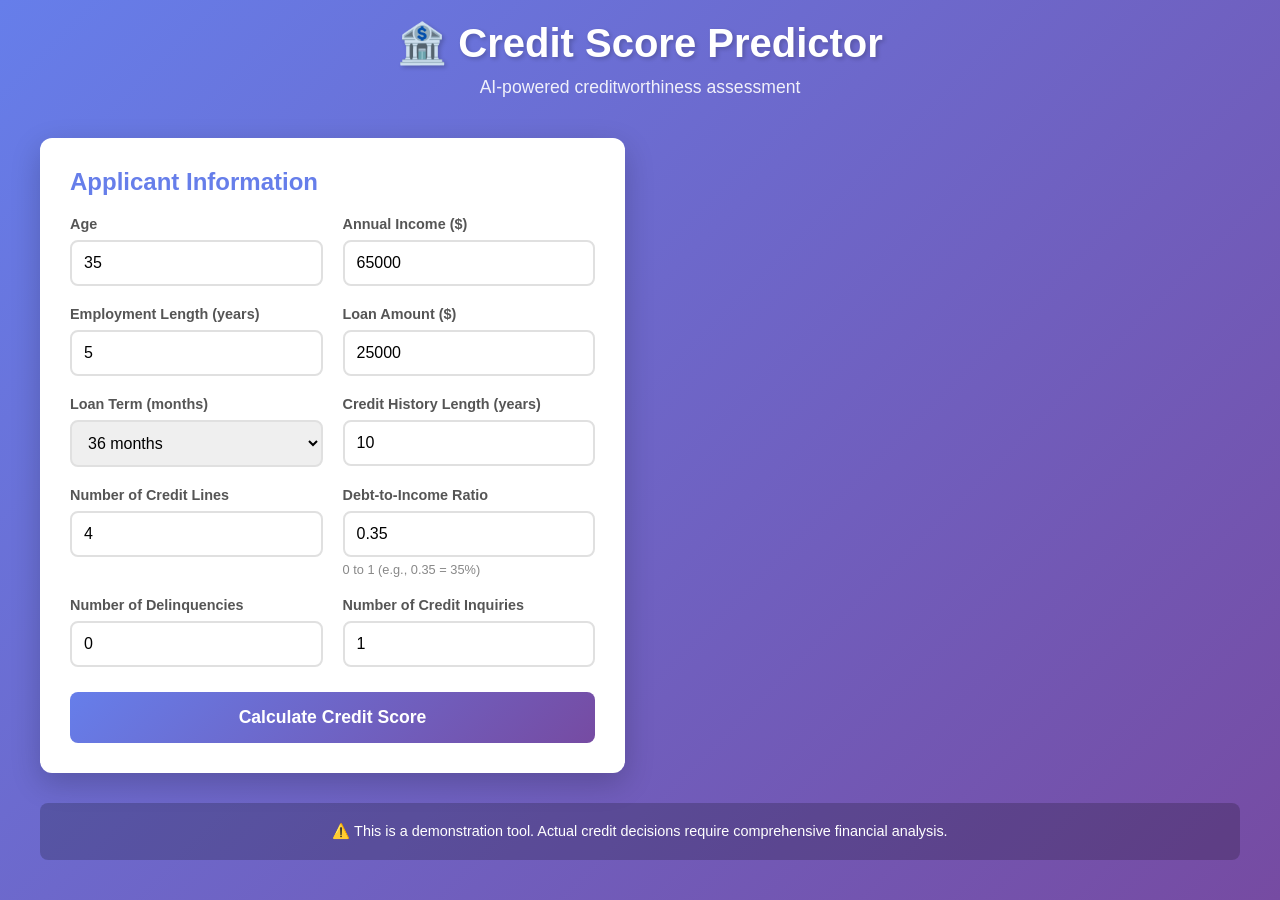
==== web/index.html @ 2ee52389 "Initial commit: Credit Score ML Model with Flask API and Web Interface" ====
<!DOCTYPE html>
<html lang="en">
<head>
    <meta charset="UTF-8">
    <meta name="viewport" content="width=device-width, initial-scale=1.0">
    <title>Credit Score Predictor</title>
    <link rel="stylesheet" href="style.css">
</head>
<body>
    <div class="container">
        <header>
            <h1>🏦 Credit Score Predictor</h1>
            <p class="subtitle">AI-powered creditworthiness assessment</p>
        </header>

        <div class="main-content">
            <div class="form-section">
                <h2>Applicant Information</h2>
                <form id="creditForm">
                    <div class="form-grid">
                        <div class="form-group">
                            <label for="age">Age</label>
                            <input type="number" id="age" name="age" min="18" max="100" value="35" required>
                        </div>

                        <div class="form-group">
                            <label for="income">Annual Income ($)</label>
                            <input type="number" id="income" name="income" min="0" value="65000" required>
                        </div>

                        <div class="form-group">
                            <label for="employment_length">Employment Length (years)</label>
                            <input type="number" id="employment_length" name="employment_length" min="0" step="0.1" value="5" required>
                        </div>

                        <div class="form-group">
                            <label for="loan_amount">Loan Amount ($)</label>
                            <input type="number" id="loan_amount" name="loan_amount" min="0" value="25000" required>
                        </div>

                        <div class="form-group">
                            <label for="loan_term">Loan Term (months)</label>
                            <select id="loan_term" name="loan_term" required>
                                <option value="12">12 months</option>
                                <option value="24">24 months</option>
                                <option value="36" selected>36 months</option>
                                <option value="48">48 months</option>
                                <option value="60">60 months</option>
                            </select>
                        </div>

                        <div class="form-group">
                            <label for="credit_history_length">Credit History Length (years)</label>
                            <input type="number" id="credit_history_length" name="credit_history_length" min="0" step="0.1" value="10" required>
                        </div>

                        <div class="form-group">
                            <label for="num_credit_lines">Number of Credit Lines</label>
                            <input type="number" id="num_credit_lines" name="num_credit_lines" min="0" value="4" required>
                        </div>

                        <div class="form-group">
                            <label for="debt_to_income">Debt-to-Income Ratio</label>
                            <input type="number" id="debt_to_income" name="debt_to_income" min="0" max="1" step="0.01" value="0.35" required>
                            <small>0 to 1 (e.g., 0.35 = 35%)</small>
                        </div>

                        <div class="form-group">
                            <label for="num_delinquencies">Number of Delinquencies</label>
                            <input type="number" id="num_delinquencies" name="num_delinquencies" min="0" value="0" required>
                        </div>

                        <div class="form-group">
                            <label for="num_inquiries">Number of Credit Inquiries</label>
                            <input type="number" id="num_inquiries" name="num_inquiries" min="0" value="1" required>
                        </div>
                    </div>

                    <button type="submit" class="btn-primary">Calculate Credit Score</button>
                </form>
            </div>

            <div class="result-section" id="resultSection" style="display: none;">
                <h2>Assessment Result</h2>
                <div class="result-card">
                    <div class="credit-score-badge" id="scoreBadge">
                        <div class="score-label">Credit Score</div>
                        <div class="score-value" id="scoreValue">-</div>
                    </div>

                    <div class="result-details">
                        <div class="detail-item">
                            <span class="detail-label">Risk Level:</span>
                            <span class="detail-value" id="riskLevel">-</span>
                        </div>
                        <div class="detail-item">
                            <span class="detail-label">Confidence:</span>
                            <span class="detail-value" id="confidence">-</span>
                        </div>
                    </div>

                    <div class="probability-bars" id="probabilityBars"></div>
                </div>
            </div>
        </div>

        <footer>
            <p>⚠️ This is a demonstration tool. Actual credit decisions require comprehensive financial analysis.</p>
        </footer>
    </div>

    <div class="loading-overlay" id="loadingOverlay">
        <div class="spinner"></div>
    </div>

    <script src="script.js"></script>
</body>
</html>
---- web/style.css ----
* {
    margin: 0;
    padding: 0;
    box-sizing: border-box;
}

body {
    font-family: -apple-system, BlinkMacSystemFont, 'Segoe UI', Roboto, Oxygen, Ubuntu, Cantarell, sans-serif;
    background: linear-gradient(135deg, #667eea 0%, #764ba2 100%);
    min-height: 100vh;
    padding: 20px;
    color: #333;
}

.container {
    max-width: 1200px;
    margin: 0 auto;
}

header {
    text-align: center;
    color: white;
    margin-bottom: 40px;
}

header h1 {
    font-size: 2.5rem;
    margin-bottom: 10px;
    text-shadow: 2px 2px 4px rgba(0, 0, 0, 0.2);
}

.subtitle {
    font-size: 1.1rem;
    opacity: 0.9;
}

.main-content {
    display: grid;
    grid-template-columns: 1fr 1fr;
    gap: 30px;
    margin-bottom: 30px;
}

@media (max-width: 968px) {
    .main-content {
        grid-template-columns: 1fr;
    }
}

.form-section, .result-section {
    background: white;
    border-radius: 12px;
    padding: 30px;
    box-shadow: 0 10px 30px rgba(0, 0, 0, 0.2);
}

.form-section h2, .result-section h2 {
    margin-bottom: 20px;
    color: #667eea;
    font-size: 1.5rem;
}

.form-grid {
    display: grid;
    grid-template-columns: 1fr 1fr;
    gap: 20px;
    margin-bottom: 25px;
}

@media (max-width: 768px) {
    .form-grid {
        grid-template-columns: 1fr;
    }
}

.form-group {
    display: flex;
    flex-direction: column;
}

.form-group label {
    font-weight: 600;
    margin-bottom: 8px;
    color: #555;
    font-size: 0.9rem;
}

.form-group input,
.form-group select {
    padding: 12px;
    border: 2px solid #e0e0e0;
    border-radius: 8px;
    font-size: 1rem;
    transition: border-color 0.3s;
}

.form-group input:focus,
.form-group select:focus {
    outline: none;
    border-color: #667eea;
}

.form-group small {
    margin-top: 5px;
    color: #888;
    font-size: 0.8rem;
}

.btn-primary {
    width: 100%;
    padding: 15px;
    background: linear-gradient(135deg, #667eea 0%, #764ba2 100%);
    color: white;
    border: none;
    border-radius: 8px;
    font-size: 1.1rem;
    font-weight: 600;
    cursor: pointer;
    transition: transform 0.2s, box-shadow 0.2s;
}

.btn-primary:hover {
    transform: translateY(-2px);
    box-shadow: 0 5px 15px rgba(102, 126, 234, 0.4);
}

.btn-primary:active {
    transform: translateY(0);
}

.result-card {
    display: flex;
    flex-direction: column;
    gap: 25px;
}

.credit-score-badge {
    background: linear-gradient(135deg, #667eea 0%, #764ba2 100%);
    border-radius: 12px;
    padding: 30px;
    text-align: center;
    color: white;
}

.credit-score-badge.excellent {
    background: linear-gradient(135deg, #11998e 0%, #38ef7d 100%);
}

.credit-score-badge.good {
    background: linear-gradient(135deg, #667eea 0%, #764ba2 100%);
}

.credit-score-badge.fair {
    background: linear-gradient(135deg, #f093fb 0%, #f5576c 100%);
}

.credit-score-badge.poor {
    background: linear-gradient(135deg, #eb3349 0%, #f45c43 100%);
}

.score-label {
    font-size: 1rem;
    opacity: 0.9;
    margin-bottom: 10px;
}

.score-value {
    font-size: 2.5rem;
    font-weight: 700;
    text-transform: uppercase;
    letter-spacing: 2px;
}

.result-details {
    display: flex;
    flex-direction: column;
    gap: 15px;
}

.detail-item {
    display: flex;
    justify-content: space-between;
    padding: 15px;
    background: #f8f9fa;
    border-radius: 8px;
}

.detail-label {
    font-weight: 600;
    color: #555;
}

.detail-value {
    font-weight: 700;
    color: #667eea;
}

.probability-bars {
    display: flex;
    flex-direction: column;
    gap: 12px;
}

.probability-bar {
    display: flex;
    flex-direction: column;
    gap: 5px;
}

.probability-label {
    display: flex;
    justify-content: space-between;
    font-size: 0.9rem;
    font-weight: 600;
    color: #555;
}

.bar-container {
    height: 25px;
    background: #e0e0e0;
    border-radius: 12px;
    overflow: hidden;
}

.bar-fill {
    height: 100%;
    background: linear-gradient(90deg, #667eea 0%, #764ba2 100%);
    border-radius: 12px;
    transition: width 0.5s ease;
}

footer {
    text-align: center;
    color: white;
    padding: 20px;
    font-size: 0.9rem;
    background: rgba(0, 0, 0, 0.2);
    border-radius: 8px;
}

.loading-overlay {
    position: fixed;
    top: 0;
    left: 0;
    right: 0;
    bottom: 0;
    background: rgba(0, 0, 0, 0.7);
    display: none;
    justify-content: center;
    align-items: center;
    z-index: 1000;
}

.loading-overlay.active {
    display: flex;
}

.spinner {
    width: 50px;
    height: 50px;
    border: 5px solid rgba(255, 255, 255, 0.3);
    border-top-color: white;
    border-radius: 50%;
    animation: spin 1s linear infinite;
}

@keyframes spin {
    to {
        transform: rotate(360deg);
    }
}
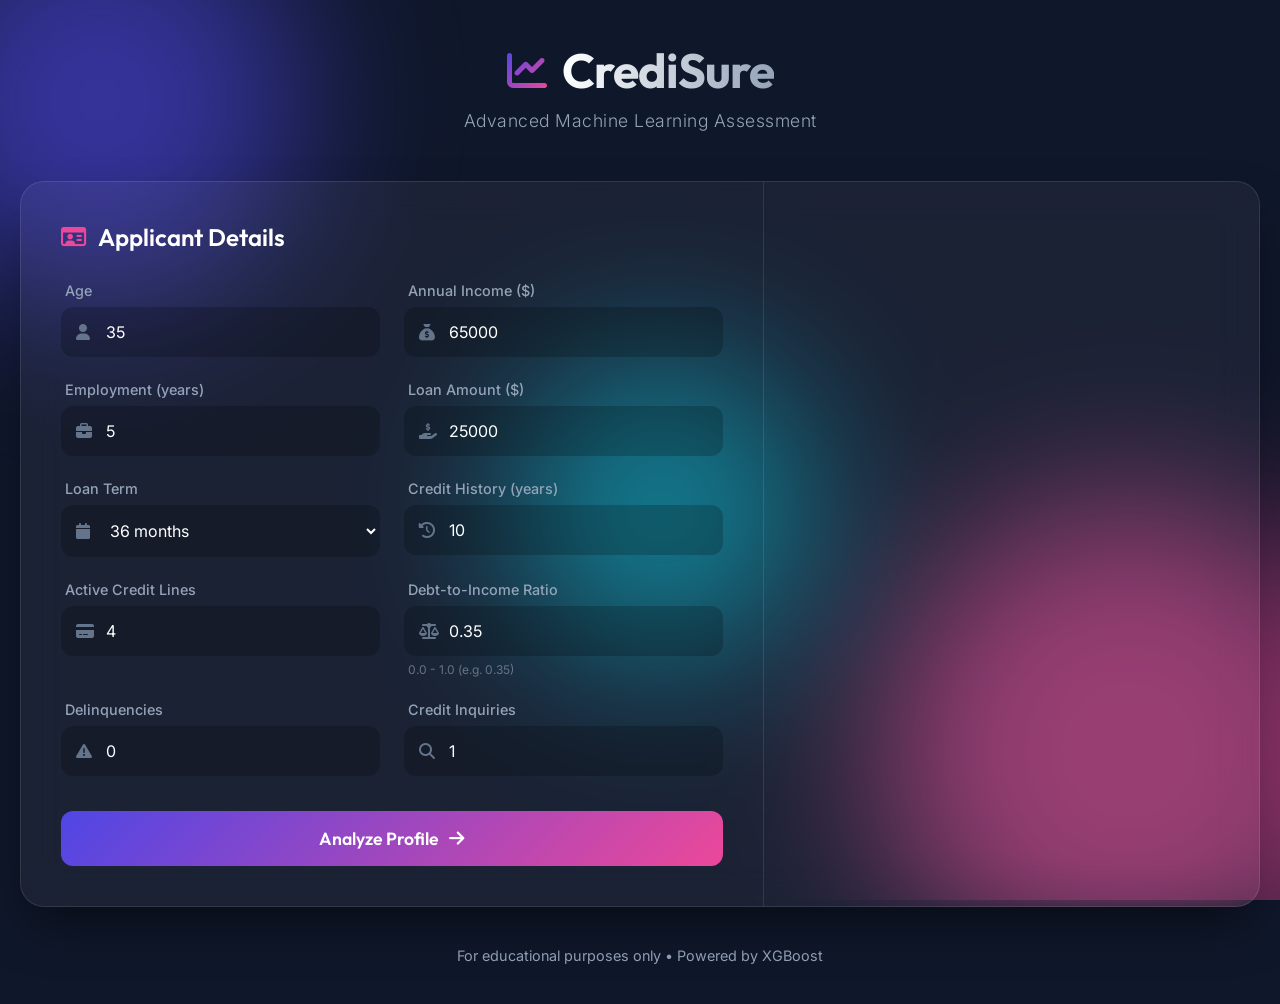
==== commit d5d36d54: "Update project files" ====
--- a/web/index.html
+++ b/web/index.html
@@ -1,118 +1,204 @@
 <!DOCTYPE html>
 <html lang="en">
+
 <head>
     <meta charset="UTF-8">
     <meta name="viewport" content="width=device-width, initial-scale=1.0">
-    <title>Credit Score Predictor</title>
+    <title>Credit Score AI</title>
+    <link rel="preconnect" href="https://fonts.googleapis.com">
+    <link rel="preconnect" href="https://fonts.gstatic.com" crossorigin>
+    <link
+        href="https://fonts.googleapis.com/css2?family=Inter:wght@300;400;500;600&family=Outfit:wght@400;500;600;700&display=swap"
+        rel="stylesheet">
+    <link rel="stylesheet" href="https://cdnjs.cloudflare.com/ajax/libs/font-awesome/6.4.0/css/all.min.css">
     <link rel="stylesheet" href="style.css">
 </head>
+
 <body>
-    <div class="container">
+    <div class="background-blobs">
+        <div class="blob blob-1"></div>
+        <div class="blob blob-2"></div>
+        <div class="blob blob-3"></div>
+    </div>
+
+    <div class="app-container">
         <header>
-            <h1>🏦 Credit Score Predictor</h1>
-            <p class="subtitle">AI-powered creditworthiness assessment</p>
+            <div class="logo-area">
+                <i class="fa-solid fa-chart-line logo-icon"></i>
+                <h1>CrediSure</h1>
+            </div>
+            <p class="subtitle">Advanced Machine Learning Assessment</p>
         </header>
 
-        <div class="main-content">
-            <div class="form-section">
-                <h2>Applicant Information</h2>
-                <form id="creditForm">
-                    <div class="form-grid">
-                        <div class="form-group">
-                            <label for="age">Age</label>
-                            <input type="number" id="age" name="age" min="18" max="100" value="35" required>
-                        </div>
-
-                        <div class="form-group">
-                            <label for="income">Annual Income ($)</label>
-                            <input type="number" id="income" name="income" min="0" value="65000" required>
-                        </div>
-
-                        <div class="form-group">
-                            <label for="employment_length">Employment Length (years)</label>
-                            <input type="number" id="employment_length" name="employment_length" min="0" step="0.1" value="5" required>
-                        </div>
-
-                        <div class="form-group">
-                            <label for="loan_amount">Loan Amount ($)</label>
-                            <input type="number" id="loan_amount" name="loan_amount" min="0" value="25000" required>
-                        </div>
-
-                        <div class="form-group">
-                            <label for="loan_term">Loan Term (months)</label>
-                            <select id="loan_term" name="loan_term" required>
-                                <option value="12">12 months</option>
-                                <option value="24">24 months</option>
-                                <option value="36" selected>36 months</option>
-                                <option value="48">48 months</option>
-                                <option value="60">60 months</option>
-                            </select>
-                        </div>
-
-                        <div class="form-group">
-                            <label for="credit_history_length">Credit History Length (years)</label>
-                            <input type="number" id="credit_history_length" name="credit_history_length" min="0" step="0.1" value="10" required>
-                        </div>
-
-                        <div class="form-group">
-                            <label for="num_credit_lines">Number of Credit Lines</label>
-                            <input type="number" id="num_credit_lines" name="num_credit_lines" min="0" value="4" required>
-                        </div>
-
-                        <div class="form-group">
-                            <label for="debt_to_income">Debt-to-Income Ratio</label>
-                            <input type="number" id="debt_to_income" name="debt_to_income" min="0" max="1" step="0.01" value="0.35" required>
-                            <small>0 to 1 (e.g., 0.35 = 35%)</small>
-                        </div>
-
-                        <div class="form-group">
-                            <label for="num_delinquencies">Number of Delinquencies</label>
-                            <input type="number" id="num_delinquencies" name="num_delinquencies" min="0" value="0" required>
-                        </div>
-
-                        <div class="form-group">
-                            <label for="num_inquiries">Number of Credit Inquiries</label>
-                            <input type="number" id="num_inquiries" name="num_inquiries" min="0" value="1" required>
-                        </div>
+        <main class="glass-panel">
+            <div class="content-grid">
+                <div class="form-section">
+                    <div class="section-header">
+                        <i class="fa-regular fa-id-card"></i>
+                        <h2>Applicant Details</h2>
                     </div>
-
-                    <button type="submit" class="btn-primary">Calculate Credit Score</button>
-                </form>
-            </div>
-
-            <div class="result-section" id="resultSection" style="display: none;">
-                <h2>Assessment Result</h2>
-                <div class="result-card">
-                    <div class="credit-score-badge" id="scoreBadge">
-                        <div class="score-label">Credit Score</div>
-                        <div class="score-value" id="scoreValue">-</div>
+                    <form id="creditForm">
+                        <div class="form-grid">
+                            <div class="form-group">
+                                <label for="age">Age</label>
+                                <div class="input-wrapper">
+                                    <i class="fa-solid fa-user input-icon"></i>
+                                    <input type="number" id="age" name="age" min="18" max="100" value="35" required
+                                        placeholder="e.g. 35">
+                                </div>
+                            </div>
+
+                            <div class="form-group">
+                                <label for="income">Annual Income ($)</label>
+                                <div class="input-wrapper">
+                                    <i class="fa-solid fa-sack-dollar input-icon"></i>
+                                    <input type="number" id="income" name="income" min="0" value="65000" required
+                                        placeholder="e.g. 65000">
+                                </div>
+                            </div>
+
+                            <div class="form-group">
+                                <label for="employment_length">Employment (years)</label>
+                                <div class="input-wrapper">
+                                    <i class="fa-solid fa-briefcase input-icon"></i>
+                                    <input type="number" id="employment_length" name="employment_length" min="0"
+                                        step="0.1" value="5" required>
+                                </div>
+                            </div>
+
+                            <div class="form-group">
+                                <label for="loan_amount">Loan Amount ($)</label>
+                                <div class="input-wrapper">
+                                    <i class="fa-solid fa-hand-holding-dollar input-icon"></i>
+                                    <input type="number" id="loan_amount" name="loan_amount" min="0" value="25000"
+                                        required>
+                                </div>
+                            </div>
+
+
+
+                            <div class="form-group">
+                                <label for="loan_term">Loan Term</label>
+                                <div class="input-wrapper">
+                                    <i class="fa-solid fa-calendar input-icon"></i>
+                                    <select id="loan_term" name="loan_term" required>
+                                        <option value="12">12 months</option>
+                                        <option value="24">24 months</option>
+                                        <option value="36" selected>36 months</option>
+                                        <option value="48">48 months</option>
+                                        <option value="60">60 months</option>
+                                    </select>
+                                </div>
+                            </div>
+
+                            <div class="form-group">
+                                <label for="credit_history_length">Credit History (years)</label>
+                                <div class="input-wrapper">
+                                    <i class="fa-solid fa-clock-rotate-left input-icon"></i>
+                                    <input type="number" id="credit_history_length" name="credit_history_length" min="0"
+                                        step="0.1" value="10" required>
+                                </div>
+                            </div>
+
+                            <div class="form-group">
+                                <label for="num_credit_lines">Active Credit Lines</label>
+                                <div class="input-wrapper">
+                                    <i class="fa-solid fa-credit-card input-icon"></i>
+                                    <input type="number" id="num_credit_lines" name="num_credit_lines" min="0" value="4"
+                                        required>
+                                </div>
+                            </div>
+
+                            <div class="form-group">
+                                <label for="debt_to_income">Debt-to-Income Ratio</label>
+                                <div class="input-wrapper">
+                                    <i class="fa-solid fa-scale-balanced input-icon"></i>
+                                    <input type="number" id="debt_to_income" name="debt_to_income" min="0" max="1"
+                                        step="0.01" value="0.35" required>
+                                </div>
+                                <small>0.0 - 1.0 (e.g. 0.35)</small>
+                            </div>
+
+                            <div class="form-group">
+                                <label for="num_delinquencies">Delinquencies</label>
+                                <div class="input-wrapper">
+                                    <i class="fa-solid fa-triangle-exclamation input-icon"></i>
+                                    <input type="number" id="num_delinquencies" name="num_delinquencies" min="0"
+                                        value="0" required>
+                                </div>
+                            </div>
+
+                            <div class="form-group">
+                                <label for="num_inquiries">Credit Inquiries</label>
+                                <div class="input-wrapper">
+                                    <i class="fa-solid fa-magnifying-glass input-icon"></i>
+                                    <input type="number" id="num_inquiries" name="num_inquiries" min="0" value="1"
+                                        required>
+                                </div>
+                            </div>
+                        </div>
+
+                        <button type="submit" class="btn-primary">
+                            <span>Analyze Profile</span>
+                            <i class="fa-solid fa-arrow-right"></i>
+                        </button>
+                    </form>
+                </div>
+
+                <div class="result-section hidden" id="resultSection">
+                    <div class="result-glass-card">
+                        <h2>Analysis Result</h2>
+
+                        <div class="score-circle-container">
+                            <div class="score-circle" id="scoreCircle">
+                                <span class="score-text" id="scoreValue">--</span>
+                                <span class="score-sub">Score</span>
+                            </div>
+                            <svg class="progress-ring" width="200" height="200">
+                                <circle class="progress-ring__circle-bg" stroke="rgba(255,255,255,0.1)" stroke-width="8"
+                                    fill="transparent" r="90" cx="100" cy="100" />
+                                <circle class="progress-ring__circle" id="progressRing" stroke="white" stroke-width="8"
+                                    fill="transparent" r="90" cx="100" cy="100" />
+                            </svg>
+                        </div>
+
+                        <div class="badge-container">
+                            <div class="status-badge" id="scoreBadge">
+                                <span id="riskLevel">-</span> Risk
+                            </div>
+                        </div>
+
+                        <div class="metrics-grid">
+                            <div class="metric-item">
+                                <span class="label">Confidence</span>
+                                <span class="value" id="confidence">-%</span>
+                            </div>
+                        </div>
+
+                        <div class="probabilities-wrapper">
+                            <h3>Probability Distribution</h3>
+                            <div class="probability-bars" id="probabilityBars">
+                                <!-- Bars injected by JS -->
+                            </div>
+                        </div>
                     </div>
-
-                    <div class="result-details">
-                        <div class="detail-item">
-                            <span class="detail-label">Risk Level:</span>
-                            <span class="detail-value" id="riskLevel">-</span>
-                        </div>
-                        <div class="detail-item">
-                            <span class="detail-label">Confidence:</span>
-                            <span class="detail-value" id="confidence">-</span>
-                        </div>
-                    </div>
-
-                    <div class="probability-bars" id="probabilityBars"></div>
                 </div>
             </div>
-        </div>
+        </main>
 
         <footer>
-            <p>⚠️ This is a demonstration tool. Actual credit decisions require comprehensive financial analysis.</p>
+            <p>For educational purposes only • Powered by XGBoost</p>
         </footer>
     </div>
 
     <div class="loading-overlay" id="loadingOverlay">
-        <div class="spinner"></div>
+        <div class="loader-content">
+            <div class="spinner"></div>
+            <p>Analyzing Financial Data...</p>
+        </div>
     </div>
 
     <script src="script.js"></script>
 </body>
-</html>
+
+</html>
--- a/web/style.css
+++ b/web/style.css
@@ -1,3 +1,18 @@
+:root {
+    --primary-color: #4f46e5;
+    --secondary-color: #ec4899;
+    --accent-success: #10b981;
+    --accent-warning: #f59e0b;
+    --accent-danger: #ef4444;
+    --glass-bg: rgba(255, 255, 255, 0.05);
+    --glass-border: rgba(255, 255, 255, 0.1);
+    --glass-highlight: rgba(255, 255, 255, 0.05);
+    --text-main: #ffffff;
+    --text-muted: #94a3b8;
+    --font-heading: 'Outfit', sans-serif;
+    --font-body: 'Inter', sans-serif;
+}
+
 * {
     margin: 0;
     padding: 0;
@@ -5,267 +20,522 @@
 }
 
 body {
-    font-family: -apple-system, BlinkMacSystemFont, 'Segoe UI', Roboto, Oxygen, Ubuntu, Cantarell, sans-serif;
-    background: linear-gradient(135deg, #667eea 0%, #764ba2 100%);
+    font-family: var(--font-body);
+    background-color: #0f172a;
+    color: var(--text-main);
     min-height: 100vh;
-    padding: 20px;
-    color: #333;
-}
-
-.container {
-    max-width: 1200px;
+    overflow-x: hidden;
+    position: relative;
+}
+
+/* Moving blob background */
+.background-blobs {
+    position: fixed;
+    top: 0;
+    left: 0;
+    width: 100%;
+    height: 100%;
+    z-index: -1;
+    overflow: hidden;
+    background: #0f172a;
+}
+
+.blob {
+    position: absolute;
+    border-radius: 50%;
+    filter: blur(80px);
+    opacity: 0.6;
+    animation: move 20s infinite alternate;
+}
+
+.blob-1 {
+    width: 400px;
+    height: 400px;
+    background: #4f46e5;
+    top: -100px;
+    left: -100px;
+}
+
+.blob-2 {
+    width: 500px;
+    height: 500px;
+    background: #ec4899;
+    bottom: -100px;
+    right: -100px;
+    animation-delay: -5s;
+}
+
+.blob-3 {
+    width: 300px;
+    height: 300px;
+    background: #00bcd4;
+    top: 40%;
+    left: 40%;
+    animation-delay: -10s;
+}
+
+@keyframes move {
+    0% {
+        transform: translate(0, 0) scale(1);
+    }
+
+    100% {
+        transform: translate(30px, -30px) scale(1.1);
+    }
+}
+
+.app-container {
+    max-width: 1400px;
     margin: 0 auto;
+    padding: 40px 20px;
+    position: relative;
+    z-index: 10;
 }
 
 header {
     text-align: center;
-    color: white;
-    margin-bottom: 40px;
-}
-
-header h1 {
+    margin-bottom: 50px;
+    animation: fadeInDown 0.8s ease-out;
+}
+
+.logo-area {
+    display: flex;
+    align-items: center;
+    justify-content: center;
+    gap: 15px;
+    margin-bottom: 10px;
+}
+
+.logo-icon {
     font-size: 2.5rem;
-    margin-bottom: 10px;
-    text-shadow: 2px 2px 4px rgba(0, 0, 0, 0.2);
+    background: linear-gradient(135deg, var(--primary-color), var(--secondary-color));
+    -webkit-background-clip: text;
+    background-clip: text;
+    -webkit-text-fill-color: transparent;
+}
+
+h1 {
+    font-family: var(--font-heading);
+    font-size: 3rem;
+    font-weight: 700;
+    letter-spacing: -1px;
+    background: linear-gradient(to right, #fff, #94a3b8);
+    -webkit-background-clip: text;
+    background-clip: text;
+    -webkit-text-fill-color: transparent;
 }
 
 .subtitle {
     font-size: 1.1rem;
-    opacity: 0.9;
-}
-
-.main-content {
+    color: var(--text-muted);
+    font-weight: 300;
+    letter-spacing: 0.5px;
+}
+
+/* Glass Panel Layout */
+.glass-panel {
+    background: var(--glass-bg);
+    backdrop-filter: blur(20px);
+    -webkit-backdrop-filter: blur(20px);
+    border: 1px solid var(--glass-border);
+    border-radius: 24px;
+    overflow: hidden;
+    box-shadow: 0 25px 50px -12px rgba(0, 0, 0, 0.5);
+    animation: fadeInUp 0.8s ease-out 0.2s backwards;
+}
+
+.content-grid {
     display: grid;
-    grid-template-columns: 1fr 1fr;
-    gap: 30px;
+    grid-template-columns: 1.2fr 0.8fr;
+    min-height: 600px;
+}
+
+@media (max-width: 1024px) {
+    .content-grid {
+        grid-template-columns: 1fr;
+    }
+}
+
+/* Form Section */
+.form-section {
+    padding: 40px;
+    border-right: 1px solid var(--glass-border);
+}
+
+@media (max-width: 1024px) {
+    .form-section {
+        border-right: none;
+        border-bottom: 1px solid var(--glass-border);
+    }
+}
+
+.section-header {
+    display: flex;
+    align-items: center;
+    gap: 12px;
     margin-bottom: 30px;
-}
-
-@media (max-width: 968px) {
-    .main-content {
-        grid-template-columns: 1fr;
-    }
-}
-
-.form-section, .result-section {
-    background: white;
-    border-radius: 12px;
-    padding: 30px;
-    box-shadow: 0 10px 30px rgba(0, 0, 0, 0.2);
-}
-
-.form-section h2, .result-section h2 {
-    margin-bottom: 20px;
-    color: #667eea;
+    color: #fff;
+}
+
+.section-header i {
+    font-size: 1.4rem;
+    color: var(--secondary-color);
+}
+
+.section-header h2 {
+    font-family: var(--font-heading);
     font-size: 1.5rem;
+    font-weight: 600;
 }
 
 .form-grid {
     display: grid;
-    grid-template-columns: 1fr 1fr;
-    gap: 20px;
-    margin-bottom: 25px;
-}
-
-@media (max-width: 768px) {
+    grid-template-columns: repeat(2, 1fr);
+    gap: 24px;
+    margin-bottom: 35px;
+}
+
+@media (max-width: 640px) {
     .form-grid {
         grid-template-columns: 1fr;
     }
 }
 
-.form-group {
-    display: flex;
-    flex-direction: column;
-}
-
 .form-group label {
-    font-weight: 600;
+    display: block;
     margin-bottom: 8px;
-    color: #555;
     font-size: 0.9rem;
-}
-
-.form-group input,
-.form-group select {
-    padding: 12px;
-    border: 2px solid #e0e0e0;
-    border-radius: 8px;
+    color: var(--text-muted);
+    font-weight: 500;
+    margin-left: 4px;
+}
+
+.input-wrapper {
+    position: relative;
+    background: rgba(0, 0, 0, 0.2);
+    border-radius: 12px;
+    border: 1px solid transparent;
+    transition: all 0.3s ease;
+}
+
+.input-wrapper:focus-within {
+    background: rgba(0, 0, 0, 0.4);
+    border-color: var(--primary-color);
+    box-shadow: 0 0 0 4px rgba(79, 70, 229, 0.1);
+}
+
+.input-wrapper input,
+.input-wrapper select {
+    width: 100%;
+    background: transparent;
+    border: none;
+    padding: 14px 14px 14px 44px;
+    color: white;
+    font-family: var(--font-body);
     font-size: 1rem;
-    transition: border-color 0.3s;
-}
-
-.form-group input:focus,
-.form-group select:focus {
     outline: none;
-    border-color: #667eea;
-}
-
-.form-group small {
-    margin-top: 5px;
-    color: #888;
-    font-size: 0.8rem;
-}
-
+}
+
+.input-icon {
+    position: absolute;
+    left: 14px;
+    top: 50%;
+    transform: translateY(-50%);
+    color: #64748b;
+    font-size: 1rem;
+    transition: color 0.3s;
+}
+
+.input-wrapper:focus-within .input-icon {
+    color: var(--primary-color);
+}
+
+select option {
+    background-color: #1e293b;
+    color: white;
+}
+
+small {
+    display: block;
+    margin-top: 6px;
+    font-size: 0.75rem;
+    color: #64748b;
+    margin-left: 4px;
+}
+
+/* Button */
 .btn-primary {
     width: 100%;
-    padding: 15px;
-    background: linear-gradient(135deg, #667eea 0%, #764ba2 100%);
+    padding: 16px;
+    background: linear-gradient(135deg, var(--primary-color), var(--secondary-color));
+    border: none;
+    border-radius: 12px;
     color: white;
-    border: none;
-    border-radius: 8px;
+    font-family: var(--font-heading);
     font-size: 1.1rem;
     font-weight: 600;
     cursor: pointer;
-    transition: transform 0.2s, box-shadow 0.2s;
+    transition: all 0.3s ease;
+    display: flex;
+    justify-content: center;
+    align-items: center;
+    gap: 10px;
+    position: relative;
+    overflow: hidden;
+}
+
+.btn-primary::before {
+    content: '';
+    position: absolute;
+    top: 0;
+    left: -100%;
+    width: 100%;
+    height: 100%;
+    background: linear-gradient(90deg, transparent, rgba(255, 255, 255, 0.2), transparent);
+    transition: 0.5s;
+}
+
+.btn-primary:hover::before {
+    left: 100%;
 }
 
 .btn-primary:hover {
     transform: translateY(-2px);
-    box-shadow: 0 5px 15px rgba(102, 126, 234, 0.4);
-}
-
-.btn-primary:active {
-    transform: translateY(0);
-}
-
-.result-card {
+    box-shadow: 0 10px 20px -5px rgba(236, 72, 153, 0.4);
+}
+
+/* Results Section */
+.result-section {
+    padding: 40px;
+    background: rgba(0, 0, 0, 0.2);
     display: flex;
     flex-direction: column;
-    gap: 25px;
-}
-
-.credit-score-badge {
-    background: linear-gradient(135deg, #667eea 0%, #764ba2 100%);
+    justify-content: center;
+}
+
+.hidden {
+    display: none !important;
+}
+
+.result-glass-card {
+    animation: zoomIn 0.5s ease;
+}
+
+.result-glass-card h2 {
+    font-family: var(--font-heading);
+    color: white;
+    margin-bottom: 30px;
+    text-align: center;
+}
+
+/* Progress Circle */
+.score-circle-container {
+    position: relative;
+    width: 200px;
+    height: 200px;
+    margin: 0 auto 30px;
+}
+
+.progress-ring {
+    transform: rotate(-90deg);
+}
+
+.progress-ring__circle {
+    stroke-dasharray: 565.48;
+    /* 2 * PI * 90 */
+    stroke-dashoffset: 565.48;
+    transition: stroke-dashoffset 1.5s ease-out, stroke 0.3s;
+    stroke-linecap: round;
+}
+
+.score-circle {
+    position: absolute;
+    top: 50%;
+    left: 50%;
+    transform: translate(-50%, -50%);
+    text-align: center;
+    display: flex;
+    flex-direction: column;
+    align-items: center;
+    justify-content: center;
+    width: 160px;
+    max-width: 160px;
+}
+
+.score-text {
+    font-size: 1.8rem;
+    font-family: var(--font-heading);
+    font-weight: 700;
+    line-height: 1.2;
+    word-wrap: break-word;
+    overflow-wrap: break-word;
+    max-width: 100%;
+}
+
+.score-sub {
+    font-size: 0.75rem;
+    text-transform: uppercase;
+    letter-spacing: 1.5px;
+    color: var(--text-muted);
+    margin-top: 3px;
+}
+
+.badge-container {
+    display: flex;
+    justify-content: center;
+    margin-bottom: 30px;
+}
+
+.status-badge {
+    padding: 8px 16px;
+    border-radius: 50px;
+    background: rgba(255, 255, 255, 0.1);
+    border: 1px solid rgba(255, 255, 255, 0.2);
+    font-weight: 600;
+    font-family: var(--font-heading);
+    letter-spacing: 0.5px;
+}
+
+.metrics-grid {
+    display: flex;
+    justify-content: center;
+    margin-bottom: 30px;
+}
+
+.metric-item {
+    text-align: center;
+    padding: 15px 25px;
+    background: rgba(255, 255, 255, 0.05);
     border-radius: 12px;
-    padding: 30px;
-    text-align: center;
-    color: white;
-}
-
-.credit-score-badge.excellent {
-    background: linear-gradient(135deg, #11998e 0%, #38ef7d 100%);
-}
-
-.credit-score-badge.good {
-    background: linear-gradient(135deg, #667eea 0%, #764ba2 100%);
-}
-
-.credit-score-badge.fair {
-    background: linear-gradient(135deg, #f093fb 0%, #f5576c 100%);
-}
-
-.credit-score-badge.poor {
-    background: linear-gradient(135deg, #eb3349 0%, #f45c43 100%);
-}
-
-.score-label {
+    border: 1px solid rgba(255, 255, 255, 0.05);
+}
+
+.metric-item .label {
+    display: block;
+    color: var(--text-muted);
+    font-size: 0.85rem;
+    margin-bottom: 5px;
+}
+
+.metric-item .value {
+    font-family: var(--font-heading);
+    font-weight: 700;
+    font-size: 1.2rem;
+}
+
+/* Probability Bars */
+.probabilities-wrapper h3 {
     font-size: 1rem;
-    opacity: 0.9;
-    margin-bottom: 10px;
-}
-
-.score-value {
-    font-size: 2.5rem;
-    font-weight: 700;
-    text-transform: uppercase;
-    letter-spacing: 2px;
-}
-
-.result-details {
-    display: flex;
-    flex-direction: column;
-    gap: 15px;
-}
-
-.detail-item {
-    display: flex;
-    justify-content: space-between;
-    padding: 15px;
-    background: #f8f9fa;
-    border-radius: 8px;
-}
-
-.detail-label {
-    font-weight: 600;
-    color: #555;
-}
-
-.detail-value {
-    font-weight: 700;
-    color: #667eea;
-}
-
-.probability-bars {
-    display: flex;
-    flex-direction: column;
-    gap: 12px;
+    margin-bottom: 15px;
+    color: var(--text-muted);
 }
 
 .probability-bar {
-    display: flex;
-    flex-direction: column;
-    gap: 5px;
+    margin-bottom: 12px;
 }
 
 .probability-label {
     display: flex;
     justify-content: space-between;
     font-size: 0.9rem;
-    font-weight: 600;
-    color: #555;
+    margin-bottom: 6px;
+    font-weight: 500;
 }
 
 .bar-container {
-    height: 25px;
-    background: #e0e0e0;
-    border-radius: 12px;
+    height: 8px;
+    background: rgba(255, 255, 255, 0.1);
+    border-radius: 4px;
     overflow: hidden;
 }
 
 .bar-fill {
     height: 100%;
-    background: linear-gradient(90deg, #667eea 0%, #764ba2 100%);
-    border-radius: 12px;
-    transition: width 0.5s ease;
-}
-
+    border-radius: 4px;
+    transition: width 1s ease-out;
+}
+
+/* Footer & Loader */
 footer {
     text-align: center;
-    color: white;
-    padding: 20px;
+    margin-top: 40px;
+    color: var(--text-muted);
     font-size: 0.9rem;
-    background: rgba(0, 0, 0, 0.2);
-    border-radius: 8px;
 }
 
 .loading-overlay {
     position: fixed;
-    top: 0;
-    left: 0;
-    right: 0;
-    bottom: 0;
-    background: rgba(0, 0, 0, 0.7);
+    background: rgba(15, 23, 42, 0.9);
+    backdrop-filter: blur(5px);
+    z-index: 100;
     display: none;
+    inset: 0;
+}
+
+.loading-overlay.active {
+    display: flex;
     justify-content: center;
     align-items: center;
-    z-index: 1000;
-}
-
-.loading-overlay.active {
-    display: flex;
+}
+
+.loader-content {
+    text-align: center;
+}
+
+.loader-content p {
+    margin-top: 20px;
+    color: var(--text-muted);
+    letter-spacing: 1px;
 }
 
 .spinner {
-    width: 50px;
-    height: 50px;
-    border: 5px solid rgba(255, 255, 255, 0.3);
-    border-top-color: white;
+    width: 60px;
+    height: 60px;
+    border: 4px solid rgba(255, 255, 255, 0.1);
+    border-left-color: var(--secondary-color);
     border-radius: 50%;
     animation: spin 1s linear infinite;
+    margin: 0 auto;
 }
 
 @keyframes spin {
+    100% {
+        transform: rotate(360deg);
+    }
+}
+
+@keyframes fadeInDown {
+    from {
+        opacity: 0;
+        transform: translateY(-20px);
+    }
+
     to {
-        transform: rotate(360deg);
-    }
-}
+        opacity: 1;
+        transform: translateY(0);
+    }
+}
+
+@keyframes fadeInUp {
+    from {
+        opacity: 0;
+        transform: translateY(20px);
+    }
+
+    to {
+        opacity: 1;
+        transform: translateY(0);
+    }
+}
+
+@keyframes zoomIn {
+    from {
+        opacity: 0;
+        transform: scale(0.9);
+    }
+
+    to {
+        opacity: 1;
+        transform: scale(1);
+    }
+}
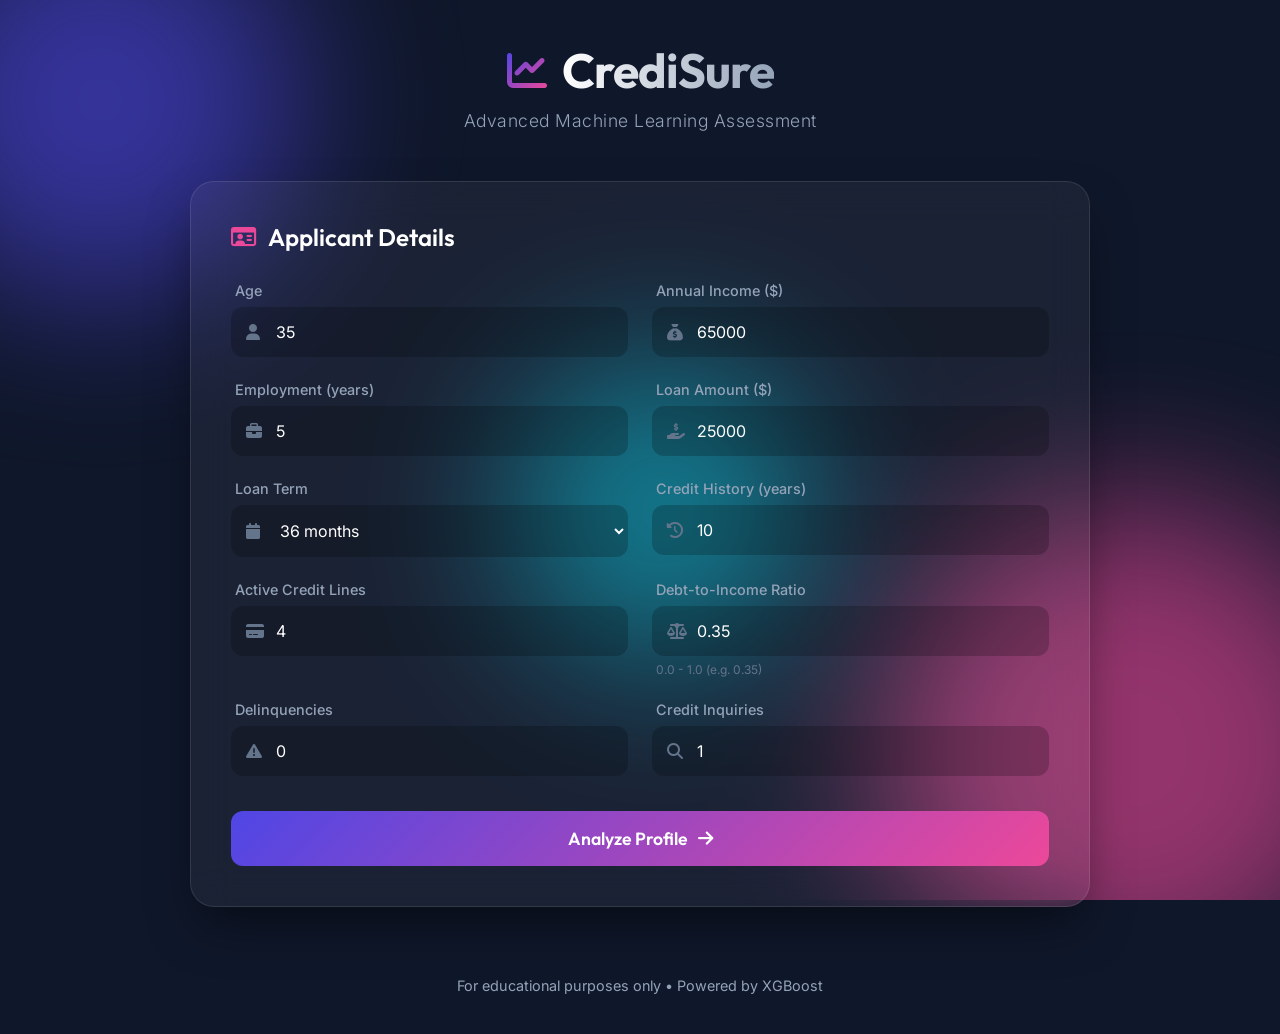
==== commit d869d8ee: "Update credit scoring logic and sample data" ====
--- a/web/index.html
+++ b/web/index.html
@@ -30,8 +30,8 @@
             <p class="subtitle">Advanced Machine Learning Assessment</p>
         </header>
 
-        <main class="glass-panel">
-            <div class="content-grid">
+        <main class="main-content">
+            <div class="glass-panel form-container">
                 <div class="form-section">
                     <div class="section-header">
                         <i class="fa-regular fa-id-card"></i>
@@ -74,8 +74,6 @@
                                         required>
                                 </div>
                             </div>
-
-
 
                             <div class="form-group">
                                 <label for="loan_term">Loan Term</label>
@@ -144,42 +142,42 @@
                         </button>
                     </form>
                 </div>
-
-                <div class="result-section hidden" id="resultSection">
-                    <div class="result-glass-card">
-                        <h2>Analysis Result</h2>
-
-                        <div class="score-circle-container">
-                            <div class="score-circle" id="scoreCircle">
-                                <span class="score-text" id="scoreValue">--</span>
-                                <span class="score-sub">Score</span>
-                            </div>
-                            <svg class="progress-ring" width="200" height="200">
-                                <circle class="progress-ring__circle-bg" stroke="rgba(255,255,255,0.1)" stroke-width="8"
-                                    fill="transparent" r="90" cx="100" cy="100" />
-                                <circle class="progress-ring__circle" id="progressRing" stroke="white" stroke-width="8"
-                                    fill="transparent" r="90" cx="100" cy="100" />
-                            </svg>
-                        </div>
-
-                        <div class="badge-container">
-                            <div class="status-badge" id="scoreBadge">
-                                <span id="riskLevel">-</span> Risk
-                            </div>
-                        </div>
-
-                        <div class="metrics-grid">
-                            <div class="metric-item">
-                                <span class="label">Confidence</span>
-                                <span class="value" id="confidence">-%</span>
-                            </div>
-                        </div>
-
-                        <div class="probabilities-wrapper">
-                            <h3>Probability Distribution</h3>
-                            <div class="probability-bars" id="probabilityBars">
-                                <!-- Bars injected by JS -->
-                            </div>
+            </div>
+
+            <div class="glass-panel result-card hidden" id="resultSection">
+                <div class="result-content">
+                    <h2>Analysis Result</h2>
+
+                    <div class="score-circle-container">
+                        <div class="score-circle" id="scoreCircle">
+                            <span class="score-text" id="scoreValue">--</span>
+                            <span class="score-sub">Score</span>
+                        </div>
+                        <svg class="progress-ring" width="200" height="200">
+                            <circle class="progress-ring__circle-bg" stroke="rgba(255,255,255,0.1)" stroke-width="8"
+                                fill="transparent" r="90" cx="100" cy="100" />
+                            <circle class="progress-ring__circle" id="progressRing" stroke="white" stroke-width="8"
+                                fill="transparent" r="90" cx="100" cy="100" />
+                        </svg>
+                    </div>
+
+                    <div class="badge-container">
+                        <div class="status-badge" id="scoreBadge">
+                            <span id="riskLevel">-</span> Risk
+                        </div>
+                    </div>
+
+                    <div class="metrics-grid">
+                        <div class="metric-item">
+                            <span class="label">Confidence</span>
+                            <span class="value" id="confidence">-%</span>
+                        </div>
+                    </div>
+
+                    <div class="probabilities-wrapper">
+                        <h3>Probability Distribution</h3>
+                        <div class="probability-bars" id="probabilityBars">
+                            <!-- Bars injected by JS -->
                         </div>
                     </div>
                 </div>
--- a/web/style.css
+++ b/web/style.css
@@ -141,34 +141,28 @@
     border-radius: 24px;
     overflow: hidden;
     box-shadow: 0 25px 50px -12px rgba(0, 0, 0, 0.5);
+    margin-bottom: 30px;
     animation: fadeInUp 0.8s ease-out 0.2s backwards;
 }
 
-.content-grid {
-    display: grid;
-    grid-template-columns: 1.2fr 0.8fr;
-    min-height: 600px;
-}
-
-@media (max-width: 1024px) {
-    .content-grid {
-        grid-template-columns: 1fr;
-    }
-}
-
-/* Form Section */
+.main-content {
+    display: flex;
+    flex-direction: column;
+    align-items: center;
+    gap: 30px;
+}
+
+/* Form Card */
+.form-container {
+    width: 100%;
+    max-width: 900px;
+}
+
 .form-section {
     padding: 40px;
-    border-right: 1px solid var(--glass-border);
-}
-
-@media (max-width: 1024px) {
-    .form-section {
-        border-right: none;
-        border-bottom: 1px solid var(--glass-border);
-    }
-}
-
+}
+
+/* Restored Form Styles */
 .section-header {
     display: flex;
     align-items: center;
@@ -304,28 +298,35 @@
     box-shadow: 0 10px 20px -5px rgba(236, 72, 153, 0.4);
 }
 
-/* Results Section */
-.result-section {
+/* Result Card */
+.result-card {
+    width: 100%;
+    max-width: 900px;
+}
+
+.result-content {
     padding: 40px;
+    display: flex;
+    flex-direction: column;
+    justify-content: center;
+    align-items: center;
     background: rgba(0, 0, 0, 0.2);
-    display: flex;
-    flex-direction: column;
-    justify-content: center;
-}
-
-.hidden {
-    display: none !important;
-}
-
-.result-glass-card {
-    animation: zoomIn 0.5s ease;
-}
-
-.result-glass-card h2 {
+}
+
+.result-content h2 {
     font-family: var(--font-heading);
     color: white;
     margin-bottom: 30px;
     text-align: center;
+}
+
+.hidden {
+    display: none !important;
+}
+
+.score-circle-container {
+    /* Existing styles are fine, but ensuring margin auto for centering */
+    margin: 0 auto 30px;
 }
 
 /* Progress Circle */
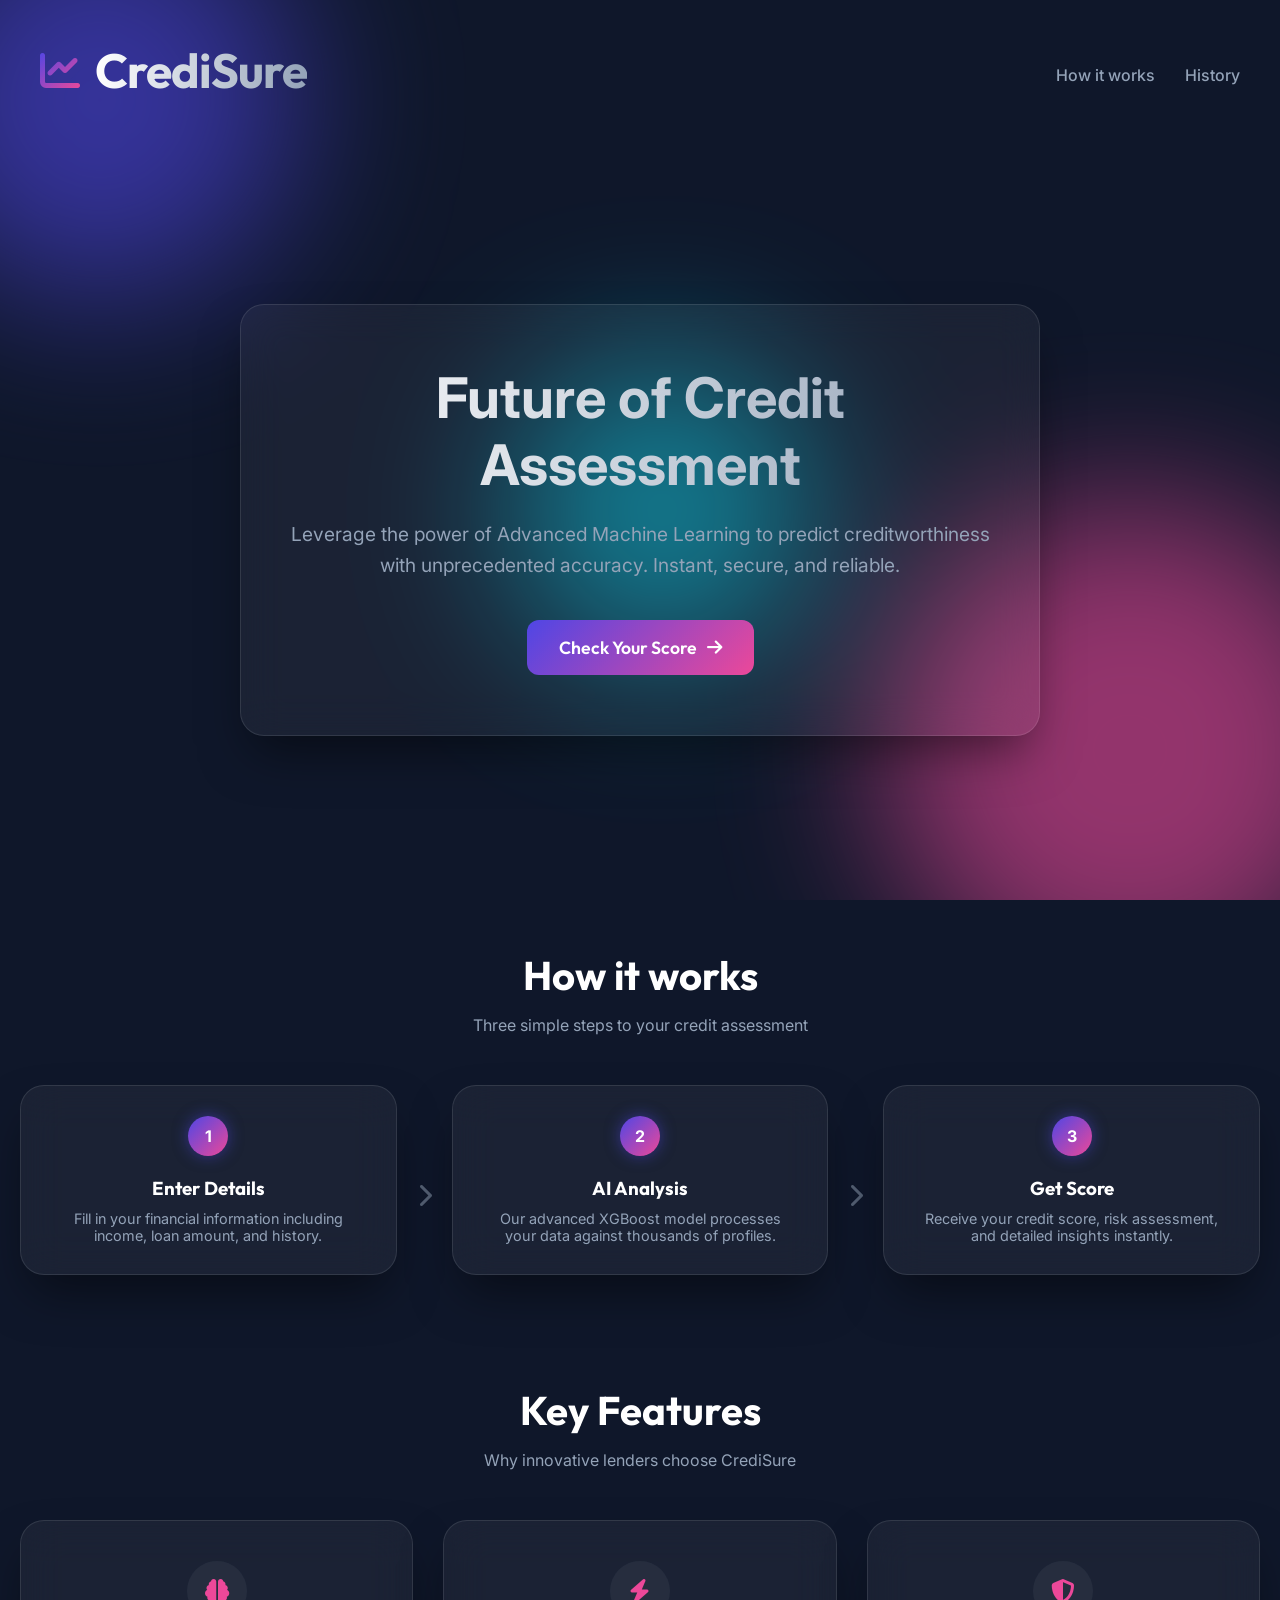
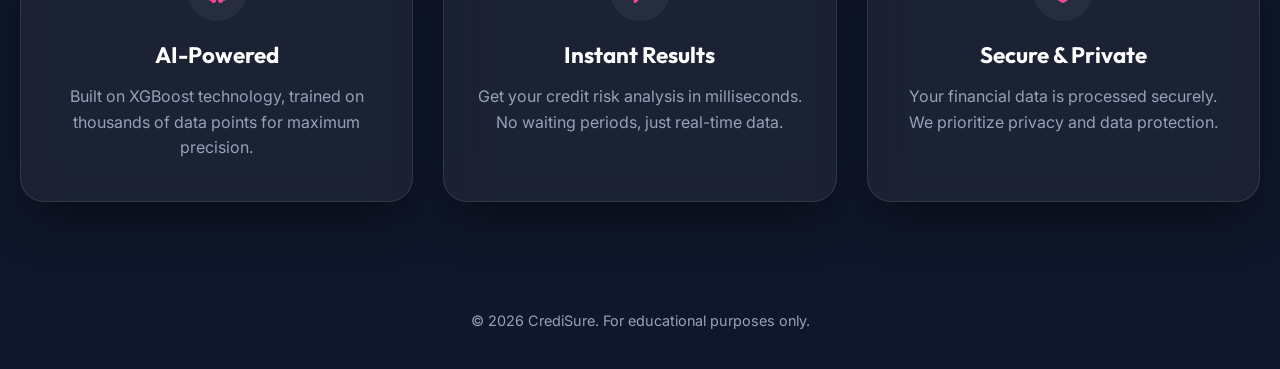
==== commit fcf388bc: "Update credit score model and UI" ====
--- a/web/index.html
+++ b/web/index.html
@@ -4,7 +4,7 @@
 <head>
     <meta charset="UTF-8">
     <meta name="viewport" content="width=device-width, initial-scale=1.0">
-    <title>Credit Score AI</title>
+    <title>CrediSure - AI Credit Assessment</title>
     <link rel="preconnect" href="https://fonts.googleapis.com">
     <link rel="preconnect" href="https://fonts.gstatic.com" crossorigin>
     <link
@@ -22,181 +22,105 @@
     </div>
 
     <div class="app-container">
-        <header>
+        <header class="landing-header">
             <div class="logo-area">
                 <i class="fa-solid fa-chart-line logo-icon"></i>
                 <h1>CrediSure</h1>
             </div>
-            <p class="subtitle">Advanced Machine Learning Assessment</p>
+            <nav class="landing-nav">
+
+                <a href="#how-it-works">How it works</a>
+                <a href="history.html">History</a>
+            </nav>
         </header>
 
-        <main class="main-content">
-            <div class="glass-panel form-container">
-                <div class="form-section">
-                    <div class="section-header">
-                        <i class="fa-regular fa-id-card"></i>
-                        <h2>Applicant Details</h2>
+        <main class="landing-main">
+            <section class="hero-section">
+                <div class="hero-content glass-panel">
+                    <h2>Future of Credit Assessment</h2>
+                    <p class="hero-subtitle">
+                        Leverage the power of Advanced Machine Learning to predict creditworthiness with
+                        unprecedented accuracy. Instant, secure, and reliable.
+                    </p>
+                    <div class="hero-actions">
+                        <a href="app.html" class="btn-primary btn-large">
+                            <span>Check Your Score</span>
+                            <i class="fa-solid fa-arrow-right"></i>
+                        </a>
+
                     </div>
-                    <form id="creditForm">
-                        <div class="form-grid">
-                            <div class="form-group">
-                                <label for="age">Age</label>
-                                <div class="input-wrapper">
-                                    <i class="fa-solid fa-user input-icon"></i>
-                                    <input type="number" id="age" name="age" min="18" max="100" value="35" required
-                                        placeholder="e.g. 35">
-                                </div>
-                            </div>
+                </div>
+            </section>
 
-                            <div class="form-group">
-                                <label for="income">Annual Income ($)</label>
-                                <div class="input-wrapper">
-                                    <i class="fa-solid fa-sack-dollar input-icon"></i>
-                                    <input type="number" id="income" name="income" min="0" value="65000" required
-                                        placeholder="e.g. 65000">
-                                </div>
-                            </div>
+            <section id="how-it-works" class="how-it-works-section">
+                <div class="section-title">
+                    <h2>How it works</h2>
+                    <p>Three simple steps to your credit assessment</p>
+                </div>
 
-                            <div class="form-group">
-                                <label for="employment_length">Employment (years)</label>
-                                <div class="input-wrapper">
-                                    <i class="fa-solid fa-briefcase input-icon"></i>
-                                    <input type="number" id="employment_length" name="employment_length" min="0"
-                                        step="0.1" value="5" required>
-                                </div>
-                            </div>
+                <div class="steps-container">
+                    <div class="step-card glass-panel">
+                        <div class="step-number">1</div>
+                        <h3>Enter Details</h3>
+                        <p>Fill in your financial information including income, loan amount, and history.</p>
+                    </div>
+                    <div class="step-arrow">
+                        <i class="fa-solid fa-chevron-right"></i>
+                    </div>
+                    <div class="step-card glass-panel">
+                        <div class="step-number">2</div>
+                        <h3>AI Analysis</h3>
+                        <p>Our advanced XGBoost model processes your data against thousands of profiles.</p>
+                    </div>
+                    <div class="step-arrow">
+                        <i class="fa-solid fa-chevron-right"></i>
+                    </div>
+                    <div class="step-card glass-panel">
+                        <div class="step-number">3</div>
+                        <h3>Get Score</h3>
+                        <p>Receive your credit score, risk assessment, and detailed insights instantly.</p>
+                    </div>
+                </div>
+            </section>
 
-                            <div class="form-group">
-                                <label for="loan_amount">Loan Amount ($)</label>
-                                <div class="input-wrapper">
-                                    <i class="fa-solid fa-hand-holding-dollar input-icon"></i>
-                                    <input type="number" id="loan_amount" name="loan_amount" min="0" value="25000"
-                                        required>
-                                </div>
-                            </div>
+            <section id="features" class="features-section">
+                <div class="section-title">
+                    <h2>Key Features</h2>
+                    <p>Why innovative lenders choose CrediSure</p>
+                </div>
 
-                            <div class="form-group">
-                                <label for="loan_term">Loan Term</label>
-                                <div class="input-wrapper">
-                                    <i class="fa-solid fa-calendar input-icon"></i>
-                                    <select id="loan_term" name="loan_term" required>
-                                        <option value="12">12 months</option>
-                                        <option value="24">24 months</option>
-                                        <option value="36" selected>36 months</option>
-                                        <option value="48">48 months</option>
-                                        <option value="60">60 months</option>
-                                    </select>
-                                </div>
-                            </div>
-
-                            <div class="form-group">
-                                <label for="credit_history_length">Credit History (years)</label>
-                                <div class="input-wrapper">
-                                    <i class="fa-solid fa-clock-rotate-left input-icon"></i>
-                                    <input type="number" id="credit_history_length" name="credit_history_length" min="0"
-                                        step="0.1" value="10" required>
-                                </div>
-                            </div>
-
-                            <div class="form-group">
-                                <label for="num_credit_lines">Active Credit Lines</label>
-                                <div class="input-wrapper">
-                                    <i class="fa-solid fa-credit-card input-icon"></i>
-                                    <input type="number" id="num_credit_lines" name="num_credit_lines" min="0" value="4"
-                                        required>
-                                </div>
-                            </div>
-
-                            <div class="form-group">
-                                <label for="debt_to_income">Debt-to-Income Ratio</label>
-                                <div class="input-wrapper">
-                                    <i class="fa-solid fa-scale-balanced input-icon"></i>
-                                    <input type="number" id="debt_to_income" name="debt_to_income" min="0" max="1"
-                                        step="0.01" value="0.35" required>
-                                </div>
-                                <small>0.0 - 1.0 (e.g. 0.35)</small>
-                            </div>
-
-                            <div class="form-group">
-                                <label for="num_delinquencies">Delinquencies</label>
-                                <div class="input-wrapper">
-                                    <i class="fa-solid fa-triangle-exclamation input-icon"></i>
-                                    <input type="number" id="num_delinquencies" name="num_delinquencies" min="0"
-                                        value="0" required>
-                                </div>
-                            </div>
-
-                            <div class="form-group">
-                                <label for="num_inquiries">Credit Inquiries</label>
-                                <div class="input-wrapper">
-                                    <i class="fa-solid fa-magnifying-glass input-icon"></i>
-                                    <input type="number" id="num_inquiries" name="num_inquiries" min="0" value="1"
-                                        required>
-                                </div>
-                            </div>
+                <div class="features-grid">
+                    <div class="feature-card glass-panel">
+                        <div class="icon-box">
+                            <i class="fa-solid fa-brain"></i>
                         </div>
-
-                        <button type="submit" class="btn-primary">
-                            <span>Analyze Profile</span>
-                            <i class="fa-solid fa-arrow-right"></i>
-                        </button>
-                    </form>
-                </div>
-            </div>
-
-            <div class="glass-panel result-card hidden" id="resultSection">
-                <div class="result-content">
-                    <h2>Analysis Result</h2>
-
-                    <div class="score-circle-container">
-                        <div class="score-circle" id="scoreCircle">
-                            <span class="score-text" id="scoreValue">--</span>
-                            <span class="score-sub">Score</span>
-                        </div>
-                        <svg class="progress-ring" width="200" height="200">
-                            <circle class="progress-ring__circle-bg" stroke="rgba(255,255,255,0.1)" stroke-width="8"
-                                fill="transparent" r="90" cx="100" cy="100" />
-                            <circle class="progress-ring__circle" id="progressRing" stroke="white" stroke-width="8"
-                                fill="transparent" r="90" cx="100" cy="100" />
-                        </svg>
+                        <h3>AI-Powered</h3>
+                        <p>Built on XGBoost technology, trained on thousands of data points for maximum precision.</p>
                     </div>
 
-                    <div class="badge-container">
-                        <div class="status-badge" id="scoreBadge">
-                            <span id="riskLevel">-</span> Risk
+                    <div class="feature-card glass-panel">
+                        <div class="icon-box">
+                            <i class="fa-solid fa-bolt"></i>
                         </div>
+                        <h3>Instant Results</h3>
+                        <p>Get your credit risk analysis in milliseconds. No waiting periods, just real-time data.</p>
                     </div>
 
-                    <div class="metrics-grid">
-                        <div class="metric-item">
-                            <span class="label">Confidence</span>
-                            <span class="value" id="confidence">-%</span>
+                    <div class="feature-card glass-panel">
+                        <div class="icon-box">
+                            <i class="fa-solid fa-shield-halved"></i>
                         </div>
-                    </div>
-
-                    <div class="probabilities-wrapper">
-                        <h3>Probability Distribution</h3>
-                        <div class="probability-bars" id="probabilityBars">
-                            <!-- Bars injected by JS -->
-                        </div>
+                        <h3>Secure & Private</h3>
+                        <p>Your financial data is processed securely. We prioritize privacy and data protection.</p>
                     </div>
                 </div>
-            </div>
+            </section>
         </main>
 
         <footer>
-            <p>For educational purposes only • Powered by XGBoost</p>
+            <p>&copy; 2026 CrediSure. For educational purposes only.</p>
         </footer>
     </div>
-
-    <div class="loading-overlay" id="loadingOverlay">
-        <div class="loader-content">
-            <div class="spinner"></div>
-            <p>Analyzing Financial Data...</p>
-        </div>
-    </div>
-
-    <script src="script.js"></script>
 </body>
 
 </html>
--- a/web/style.css
+++ b/web/style.css
@@ -456,6 +456,19 @@
     transition: width 1s ease-out;
 }
 
+.feature-importance-wrapper {
+    margin-top: 30px;
+    width: 100%;
+    border-top: 1px solid rgba(255, 255, 255, 0.1);
+    padding-top: 20px;
+}
+
+.feature-importance-wrapper h3 {
+    font-size: 1rem;
+    margin-bottom: 15px;
+    color: var(--text-muted);
+}
+
 /* Footer & Loader */
 footer {
     text-align: center;
@@ -539,4 +552,591 @@
         opacity: 1;
         transform: scale(1);
     }
+}
+
+/* Landing Page Specific Styles */
+.landing-header {
+    display: flex;
+    justify-content: space-between;
+    align-items: center;
+    padding: 0 20px;
+    margin-bottom: 60px;
+}
+
+.landing-nav {
+    display: flex;
+    align-items: center;
+    gap: 30px;
+}
+
+.landing-nav a {
+    color: var(--text-muted);
+    text-decoration: none;
+    font-weight: 500;
+    transition: color 0.3s;
+}
+
+.landing-nav a:hover {
+    color: white;
+}
+
+.btn-nav {
+    padding: 10px 20px;
+    background: rgba(255, 255, 255, 0.1);
+    border: 1px solid rgba(255, 255, 255, 0.2);
+    border-radius: 50px;
+    color: white !important;
+}
+
+.btn-nav:hover {
+    background: rgba(255, 255, 255, 0.2);
+    transform: translateY(-2px);
+}
+
+.hero-section {
+    text-align: center;
+    margin-bottom: 80px;
+    animation: zoomIn 0.8s ease-out;
+    min-height: calc(100vh - 200px);
+    /* Subtract approximate header/padding */
+    display: flex;
+    flex-direction: column;
+    justify-content: center;
+}
+
+
+
+/* Print Styling */
+@media print {
+    body {
+        background-color: white;
+        color: black;
+    }
+
+    .background-blobs,
+    header,
+    footer,
+    .form-container,
+    .back-home-btn,
+    .app-container>header,
+    .action-buttons-container {
+        display: none !important;
+    }
+
+    .app-container {
+        padding: 0;
+        margin: 0;
+    }
+
+    .glass-panel {
+        background: none;
+        backdrop-filter: none;
+        border: none;
+        box-shadow: none;
+        color: black;
+    }
+
+    .result-card {
+        display: block !important;
+        width: 100%;
+        max-width: 100%;
+    }
+
+    .result-content {
+        padding: 0;
+        background: none;
+    }
+
+    .result-content h2,
+    .score-text,
+    .score-sub,
+    .label,
+    .value,
+    .probabilities-wrapper h3,
+    .feature-importance-wrapper h3,
+    .probability-label,
+    .detail-item strong {
+        color: black !important;
+    }
+
+    .score-circle-container svg circle:first-child {
+        stroke: #eee;
+    }
+
+    .status-badge {
+        border-color: #000;
+        color: #000;
+    }
+
+    .metric-item,
+    .detail-item {
+        border: 1px solid #ddd;
+        color: black;
+    }
+
+    .bar-container {
+        background: #eee;
+    }
+}
+
+.hero-content {
+    padding: 60px 40px;
+    max-width: 800px;
+    margin: 0 auto;
+}
+
+.hero-content h2 {
+    font-size: 3.5rem;
+    line-height: 1.2;
+    margin-bottom: 20px;
+    background: linear-gradient(to right, #fff, #94a3b8);
+    -webkit-background-clip: text;
+    background-clip: text;
+    -webkit-text-fill-color: transparent;
+}
+
+.hero-subtitle {
+    font-size: 1.2rem;
+    color: var(--text-muted);
+    margin-bottom: 40px;
+    line-height: 1.6;
+}
+
+.hero-actions {
+    display: flex;
+    justify-content: center;
+    gap: 20px;
+}
+
+.btn-large {
+    width: auto;
+    padding: 16px 32px;
+    display: inline-flex;
+    text-decoration: none;
+}
+
+.btn-secondary {
+    display: inline-flex;
+    align-items: center;
+    justify-content: center;
+    padding: 16px 32px;
+    background: rgba(255, 255, 255, 0.05);
+    border: 1px solid rgba(255, 255, 255, 0.1);
+    border-radius: 12px;
+    color: white;
+    text-decoration: none;
+    font-weight: 600;
+    transition: all 0.3s ease;
+}
+
+.btn-secondary:hover {
+    background: rgba(255, 255, 255, 0.1);
+    transform: translateY(-2px);
+}
+
+/* Features Section */
+.features-section {
+    margin-bottom: 80px;
+}
+
+.features-grid {
+    display: grid;
+    grid-template-columns: repeat(auto-fit, minmax(300px, 1fr));
+    gap: 30px;
+}
+
+.feature-card {
+    padding: 40px 30px;
+    display: flex;
+    flex-direction: column;
+    align-items: center;
+    text-align: center;
+    transition: transform 0.3s ease;
+}
+
+.feature-card:hover {
+    transform: translateY(-10px);
+}
+
+.icon-box {
+    width: 60px;
+    height: 60px;
+    background: rgba(255, 255, 255, 0.05);
+    border-radius: 50%;
+    display: flex;
+    align-items: center;
+    justify-content: center;
+    margin-bottom: 20px;
+    font-size: 1.5rem;
+    color: var(--secondary-color);
+}
+
+.feature-card h3 {
+    margin-bottom: 15px;
+    font-size: 1.4rem;
+    font-family: var(--font-heading);
+}
+
+.feature-card p {
+    color: var(--text-muted);
+    line-height: 1.6;
+}
+
+@media (max-width: 768px) {
+    .landing-header {
+        flex-direction: column;
+        gap: 20px;
+    }
+
+    .hero-content h2 {
+        font-size: 2.5rem;
+    }
+
+    .hero-actions {
+        flex-direction: column;
+    }
+
+    .btn-large,
+    .btn-secondary {
+        width: 100%;
+    }
+}
+
+
+
+/* How It Works Section */
+.how-it-works-section {
+    margin-bottom: 80px;
+}
+
+.section-title {
+    text-align: center;
+    margin-bottom: 50px;
+}
+
+.section-title h2 {
+    font-size: 2.5rem;
+    font-family: var(--font-heading);
+    margin-bottom: 15px;
+}
+
+.section-title p {
+    color: var(--text-muted);
+}
+
+.steps-container {
+    display: flex;
+    align-items: center;
+    justify-content: center;
+    gap: 20px;
+    flex-wrap: wrap;
+}
+
+.step-card {
+    flex: 1;
+    min-width: 250px;
+    padding: 30px;
+    text-align: center;
+    position: relative;
+    transition: transform 0.3s ease;
+}
+
+.step-card:hover {
+    transform: translateY(-5px);
+}
+
+.step-number {
+    width: 40px;
+    height: 40px;
+    background: linear-gradient(135deg, var(--primary-color), var(--secondary-color));
+    border-radius: 50%;
+    display: flex;
+    align-items: center;
+    justify-content: center;
+    font-weight: 700;
+    margin: 0 auto 20px;
+    box-shadow: 0 0 15px rgba(79, 70, 229, 0.5);
+}
+
+.step-card h3 {
+    margin-bottom: 10px;
+    font-family: var(--font-heading);
+}
+
+.step-card p {
+    font-size: 0.9rem;
+    color: var(--text-muted);
+}
+
+.step-arrow i {
+    font-size: 1.5rem;
+    color: var(--text-muted);
+    opacity: 0.5;
+}
+
+@media (max-width: 768px) {
+    .steps-container {
+        flex-direction: column;
+    }
+
+    .step-arrow {
+        transform: rotate(90deg);
+        margin: 10px 0;
+    }
+}
+
+
+
+/* History Section */
+.history-card {
+    width: 100%;
+    max-width: 900px;
+    margin-top: 30px;
+}
+
+.history-content {
+    padding: 30px;
+}
+
+.history-header {
+    display: flex;
+    align-items: center;
+    gap: 12px;
+    margin-bottom: 25px;
+    color: white;
+    padding-bottom: 15px;
+    border-bottom: 1px solid rgba(255, 255, 255, 0.1);
+}
+
+.history-header h2 {
+    font-family: var(--font-heading);
+    font-size: 1.3rem;
+    flex-grow: 1;
+}
+
+.history-header i {
+    color: var(--secondary-color);
+    font-size: 1.2rem;
+}
+
+.btn-clear {
+    background: transparent;
+    border: none;
+    color: var(--text-muted);
+    cursor: pointer;
+    padding: 8px;
+    border-radius: 50%;
+    transition: all 0.2s;
+}
+
+.btn-clear:hover {
+    color: var(--accent-danger);
+    background: rgba(255, 255, 255, 0.05);
+}
+
+.history-list {
+    display: flex;
+    flex-direction: column;
+    gap: 15px;
+    max-height: 400px;
+    overflow-y: auto;
+}
+
+.history-item {
+    background: rgba(0, 0, 0, 0.2);
+    border-radius: 12px;
+    padding: 15px 20px;
+    display: flex;
+    justify-content: space-between;
+    align-items: center;
+    border-left: 4px solid transparent;
+    transition: transform 0.2s;
+}
+
+.history-item:hover {
+    transform: translateX(5px);
+    background: rgba(255, 255, 255, 0.05);
+}
+
+.history-info {
+    display: flex;
+    flex-direction: column;
+    gap: 4px;
+}
+
+.history-date {
+    font-size: 0.8rem;
+    color: var(--text-muted);
+}
+
+.history-details {
+    font-size: 0.95rem;
+    color: white;
+}
+
+.history-score {
+    font-family: var(--font-heading);
+    font-weight: 700;
+    font-size: 1.1rem;
+    padding: 6px 14px;
+    border-radius: 8px;
+    background: rgba(255, 255, 255, 0.1);
+    min-width: 100px;
+    text-align: center;
+}
+
+.empty-history {
+    text-align: center;
+    padding: 30px;
+    color: var(--text-muted);
+    font-style: italic;
+}
+
+/* Custom Scrollbar for history */
+.history-list::-webkit-scrollbar {
+    width: 6px;
+}
+
+.history-list::-webkit-scrollbar-track {
+    background: rgba(255, 255, 255, 0.05);
+}
+
+.history-list::-webkit-scrollbar-thumb {
+    background: rgba(255, 255, 255, 0.2);
+    border-radius: 3px;
+}
+
+
+
+/* Back to Home Button */
+.back-home-btn {
+    position: absolute;
+    left: 20px;
+    top: 30px;
+    width: 40px;
+    height: 40px;
+    border-radius: 50%;
+    background: rgba(255, 255, 255, 0.1);
+    display: flex;
+    align-items: center;
+    justify-content: center;
+    color: white;
+    font-size: 1.2rem;
+    cursor: pointer;
+    transition: all 0.3s ease;
+    border: 1px solid rgba(255, 255, 255, 0.1);
+    text-decoration: none;
+}
+
+.back-home-btn:hover {
+    background: rgba(255, 255, 255, 0.2);
+    transform: translateX(-3px);
+}
+
+@media (max-width: 640px) {
+    .back-home-btn {
+        position: static;
+        margin-bottom: 20px;
+        margin-left: auto;
+        margin-right: auto;
+    }
+}
+
+
+
+/* Detailed History Page Styles */
+.history-page-list {
+    display: flex;
+    flex-direction: column;
+    gap: 20px;
+}
+
+.history-card-detailed {
+    background: rgba(0, 0, 0, 0.2);
+    border-radius: 16px;
+    padding: 20px;
+    transition: all 0.3s ease;
+    border: 1px solid rgba(255, 255, 255, 0.05);
+}
+
+.history-card-detailed:hover {
+    background: rgba(255, 255, 255, 0.05);
+    transform: translateY(-2px);
+    box-shadow: 0 10px 30px -10px rgba(0, 0, 0, 0.5);
+}
+
+.history-summary {
+    display: flex;
+    justify-content: space-between;
+    align-items: center;
+}
+
+.summary-left {
+    display: flex;
+    align-items: center;
+    gap: 20px;
+}
+
+.score-badge {
+    padding: 6px 12px;
+    border-radius: 8px;
+    font-weight: 700;
+    font-family: var(--font-heading);
+    font-size: 0.9rem;
+}
+
+.btn-toggle {
+    background: transparent;
+    border: 1px solid rgba(255, 255, 255, 0.2);
+    color: var(--text-muted);
+    padding: 8px 16px;
+    border-radius: 50px;
+    cursor: pointer;
+    transition: all 0.3s;
+    font-size: 0.85rem;
+    display: flex;
+    align-items: center;
+    gap: 8px;
+}
+
+.btn-toggle:hover {
+    background: rgba(255, 255, 255, 0.1);
+    color: white;
+    border-color: rgba(255, 255, 255, 0.4);
+}
+
+.history-details-grid {
+    display: grid;
+    grid-template-columns: repeat(auto-fill, minmax(200px, 1fr));
+    gap: 15px;
+    margin-top: 20px;
+    padding-top: 20px;
+    border-top: 1px solid rgba(255, 255, 255, 0.1);
+    animation: fadeInDown 0.3s ease-out;
+}
+
+.detail-item {
+    font-size: 0.9rem;
+    color: var(--text-muted);
+    background: rgba(255, 255, 255, 0.03);
+    padding: 10px;
+    border-radius: 8px;
+}
+
+.detail-item strong {
+    color: white;
+    margin-right: 5px;
+}
+
+@media (max-width: 640px) {
+    .history-summary {
+        flex-direction: column;
+        align-items: flex-start;
+        gap: 15px;
+    }
+
+    .btn-toggle {
+        width: 100%;
+        justify-content: center;
+    }
 }
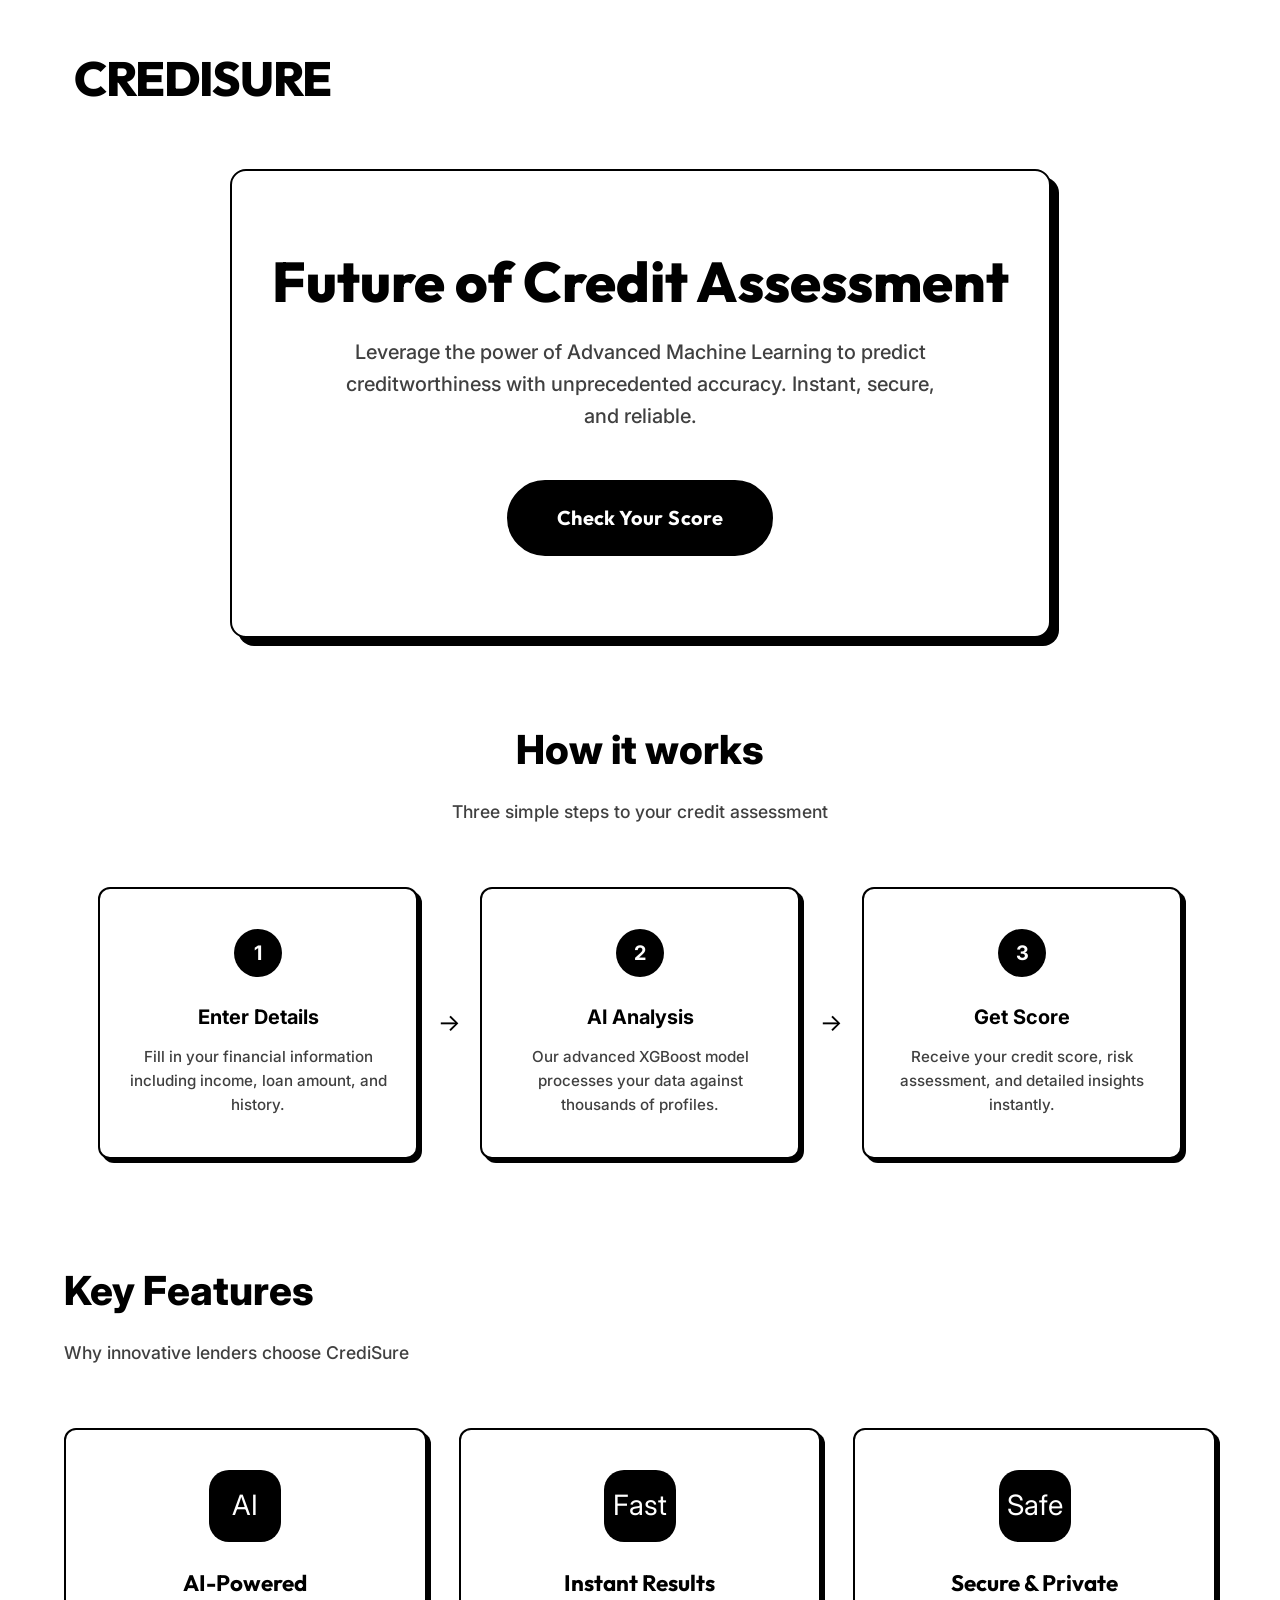
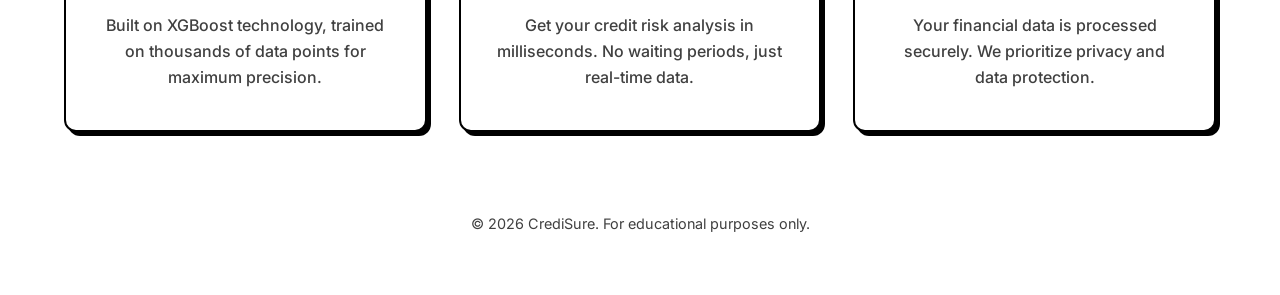
==== commit e1d694e7: "Update UI: Strict B&W theme, fix result overlap, remove icons/nav" ====
--- a/web/index.html
+++ b/web/index.html
@@ -16,27 +16,23 @@
 
 <body>
     <div class="background-blobs">
-        <div class="blob blob-1"></div>
-        <div class="blob blob-2"></div>
-        <div class="blob blob-3"></div>
     </div>
+
+
 
     <div class="app-container">
         <header class="landing-header">
             <div class="logo-area">
-                <i class="fa-solid fa-chart-line logo-icon"></i>
                 <h1>CrediSure</h1>
             </div>
             <nav class="landing-nav">
-
-                <a href="#how-it-works">How it works</a>
-                <a href="history.html">History</a>
+                <!-- Links removed per request -->
             </nav>
         </header>
 
         <main class="landing-main">
             <section class="hero-section">
-                <div class="hero-content glass-panel">
+                <div class="hero-content">
                     <h2>Future of Credit Assessment</h2>
                     <p class="hero-subtitle">
                         Leverage the power of Advanced Machine Learning to predict creditworthiness with
@@ -45,9 +41,15 @@
                     <div class="hero-actions">
                         <a href="app.html" class="btn-primary btn-large">
                             <span>Check Your Score</span>
-                            <i class="fa-solid fa-arrow-right"></i>
                         </a>
 
+                    </div>
+
+                    <div class="feature-importance-wrapper hidden" id="featureImportanceWrapper">
+                        <h3>Key Influencing Factors</h3>
+                        <div class="probability-bars" id="featureImportanceBars">
+                            <!-- Bars injected by JS -->
+                        </div>
                     </div>
                 </div>
             </section>
@@ -59,23 +61,23 @@
                 </div>
 
                 <div class="steps-container">
-                    <div class="step-card glass-panel">
+                    <div class="step-card">
                         <div class="step-number">1</div>
                         <h3>Enter Details</h3>
                         <p>Fill in your financial information including income, loan amount, and history.</p>
                     </div>
                     <div class="step-arrow">
-                        <i class="fa-solid fa-chevron-right"></i>
+                        &rarr;
                     </div>
-                    <div class="step-card glass-panel">
+                    <div class="step-card">
                         <div class="step-number">2</div>
                         <h3>AI Analysis</h3>
                         <p>Our advanced XGBoost model processes your data against thousands of profiles.</p>
                     </div>
                     <div class="step-arrow">
-                        <i class="fa-solid fa-chevron-right"></i>
+                        &rarr;
                     </div>
-                    <div class="step-card glass-panel">
+                    <div class="step-card">
                         <div class="step-number">3</div>
                         <h3>Get Score</h3>
                         <p>Receive your credit score, risk assessment, and detailed insights instantly.</p>
@@ -90,25 +92,25 @@
                 </div>
 
                 <div class="features-grid">
-                    <div class="feature-card glass-panel">
+                    <div class="feature-card">
                         <div class="icon-box">
-                            <i class="fa-solid fa-brain"></i>
+                            AI
                         </div>
                         <h3>AI-Powered</h3>
                         <p>Built on XGBoost technology, trained on thousands of data points for maximum precision.</p>
                     </div>
 
-                    <div class="feature-card glass-panel">
+                    <div class="feature-card">
                         <div class="icon-box">
-                            <i class="fa-solid fa-bolt"></i>
+                            Fast
                         </div>
                         <h3>Instant Results</h3>
                         <p>Get your credit risk analysis in milliseconds. No waiting periods, just real-time data.</p>
                     </div>
 
-                    <div class="feature-card glass-panel">
+                    <div class="feature-card">
                         <div class="icon-box">
-                            <i class="fa-solid fa-shield-halved"></i>
+                            Safe
                         </div>
                         <h3>Secure & Private</h3>
                         <p>Your financial data is processed securely. We prioritize privacy and data protection.</p>
@@ -121,6 +123,7 @@
             <p>&copy; 2026 CrediSure. For educational purposes only.</p>
         </footer>
     </div>
+    <script src="script.js"></script>
 </body>
 
 </html>
--- a/web/style.css
+++ b/web/style.css
@@ -1,354 +1,308 @@
 :root {
-    --primary-color: #4f46e5;
-    --secondary-color: #ec4899;
-    --accent-success: #10b981;
-    --accent-warning: #f59e0b;
-    --accent-danger: #ef4444;
-    --glass-bg: rgba(255, 255, 255, 0.05);
-    --glass-border: rgba(255, 255, 255, 0.1);
-    --glass-highlight: rgba(255, 255, 255, 0.05);
-    --text-main: #ffffff;
-    --text-muted: #94a3b8;
+    /* STRICT WHITE THEME (High Contrast) */
+    --bg-body: #ffffff;
+    --bg-panel: #ffffff;
+    --bg-input: #ffffff;
+    --bg-input-focus: #f8fafc;
+
+    --text-main: #000000;
+    --text-muted: #404040;
+    --text-inverse: #ffffff;
+
+    --border-color: #000000;
+    /* Strict Black Border */
+    --border-focus: #000000;
+
+    --primary-btn-bg: #000000;
+    --primary-btn-text: #ffffff;
+    --primary-btn-hover: #333333;
+
+    --accent-color: #000000;
+
+    --glass-shadow: 0 4px 0px 0px rgba(0, 0, 0, 1);
+    /* Retro/Brutalist shadow or flat */
+
     --font-heading: 'Outfit', sans-serif;
     --font-body: 'Inter', sans-serif;
+
+    --radius-sm: 4px;
+    --radius-md: 0px;
+    /* Sharper corners often look better with strict borders, keeping slight radius per component */
+    --radius-lg: 12px;
+    --radius-xl: 16px;
+    --radius-full: 9999px;
+
+    --transition: all 0.2s ease-in-out;
 }
 
 * {
     margin: 0;
     padding: 0;
     box-sizing: border-box;
+    -webkit-font-smoothing: antialiased;
+    -moz-osx-font-smoothing: grayscale;
 }
 
 body {
     font-family: var(--font-body);
-    background-color: #0f172a;
+    background-color: var(--bg-body);
     color: var(--text-main);
     min-height: 100vh;
     overflow-x: hidden;
     position: relative;
-}
-
-/* Moving blob background */
+    line-height: 1.6;
+}
+
 .background-blobs {
-    position: fixed;
-    top: 0;
-    left: 0;
-    width: 100%;
-    height: 100%;
-    z-index: -1;
-    overflow: hidden;
-    background: #0f172a;
-}
-
-.blob {
-    position: absolute;
-    border-radius: 50%;
-    filter: blur(80px);
-    opacity: 0.6;
-    animation: move 20s infinite alternate;
-}
-
-.blob-1 {
-    width: 400px;
-    height: 400px;
-    background: #4f46e5;
-    top: -100px;
-    left: -100px;
-}
-
-.blob-2 {
-    width: 500px;
-    height: 500px;
-    background: #ec4899;
-    bottom: -100px;
-    right: -100px;
-    animation-delay: -5s;
-}
-
-.blob-3 {
-    width: 300px;
-    height: 300px;
-    background: #00bcd4;
-    top: 40%;
-    left: 40%;
-    animation-delay: -10s;
-}
-
-@keyframes move {
-    0% {
-        transform: translate(0, 0) scale(1);
-    }
-
-    100% {
-        transform: translate(30px, -30px) scale(1.1);
-    }
+    display: none;
+}
+
+.theme-toggle-btn {
+    display: none !important;
+    /* Force hide if html remains */
 }
 
 .app-container {
-    max-width: 1400px;
+    max-width: 1200px;
     margin: 0 auto;
-    padding: 40px 20px;
+    padding: 40px 24px 60px;
     position: relative;
     z-index: 10;
 }
 
+/* Header */
 header {
     text-align: center;
-    margin-bottom: 50px;
-    animation: fadeInDown 0.8s ease-out;
+    margin-bottom: 60px;
+    padding-top: 20px;
+    animation: fadeSlideDown 0.8s ease-out;
 }
 
 .logo-area {
     display: flex;
     align-items: center;
     justify-content: center;
-    gap: 15px;
-    margin-bottom: 10px;
+    gap: 16px;
+    margin-bottom: 12px;
 }
 
 .logo-icon {
     font-size: 2.5rem;
-    background: linear-gradient(135deg, var(--primary-color), var(--secondary-color));
-    -webkit-background-clip: text;
-    background-clip: text;
-    -webkit-text-fill-color: transparent;
+    color: var(--text-main);
 }
 
 h1 {
     font-family: var(--font-heading);
     font-size: 3rem;
-    font-weight: 700;
-    letter-spacing: -1px;
-    background: linear-gradient(to right, #fff, #94a3b8);
-    -webkit-background-clip: text;
-    background-clip: text;
-    -webkit-text-fill-color: transparent;
+    font-weight: 800;
+    letter-spacing: -0.03em;
+    color: var(--text-main);
+    text-transform: uppercase;
 }
 
 .subtitle {
-    font-size: 1.1rem;
+    font-size: 1.125rem;
     color: var(--text-muted);
-    font-weight: 300;
-    letter-spacing: 0.5px;
-}
-
-/* Glass Panel Layout */
+    font-weight: 500;
+    max-width: 600px;
+    margin: 0 auto;
+}
+
+/* Panels / Cards - Black Border on White */
 .glass-panel {
-    background: var(--glass-bg);
-    backdrop-filter: blur(20px);
-    -webkit-backdrop-filter: blur(20px);
-    border: 1px solid var(--glass-border);
-    border-radius: 24px;
+    background: var(--bg-panel);
+    border: 2px solid var(--border-color);
+    border-radius: var(--radius-lg);
+    margin-bottom: 32px;
+    box-shadow: 4px 4px 0px 0px #000000;
+    /* Solid shadow */
+    animation: fadeSlideUp 0.8s ease-out 0.2s backwards;
     overflow: hidden;
-    box-shadow: 0 25px 50px -12px rgba(0, 0, 0, 0.5);
-    margin-bottom: 30px;
-    animation: fadeInUp 0.8s ease-out 0.2s backwards;
 }
 
 .main-content {
     display: flex;
     flex-direction: column;
     align-items: center;
-    gap: 30px;
-}
-
-/* Form Card */
-.form-container {
+    gap: 40px;
+}
+
+/* Form Styles */
+.form-container,
+.result-card {
     width: 100%;
-    max-width: 900px;
-}
-
-.form-section {
-    padding: 40px;
-}
-
-/* Restored Form Styles */
+    max-width: 800px;
+}
+
+.form-section,
+.result-content {
+    padding: 48px;
+}
+
 .section-header {
     display: flex;
     align-items: center;
-    gap: 12px;
-    margin-bottom: 30px;
-    color: #fff;
+    gap: 16px;
+    margin-bottom: 40px;
+    padding-bottom: 24px;
+    border-bottom: 2px solid var(--border-color);
 }
 
 .section-header i {
-    font-size: 1.4rem;
-    color: var(--secondary-color);
+    font-size: 1.5rem;
+    color: var(--text-inverse);
+    background: var(--text-main);
+    padding: 12px;
+    border-radius: var(--radius-sm);
+    box-shadow: 2px 2px 0 0 #000;
 }
 
 .section-header h2 {
     font-family: var(--font-heading);
     font-size: 1.5rem;
-    font-weight: 600;
+    font-weight: 700;
+    color: var(--text-main);
 }
 
 .form-grid {
     display: grid;
     grid-template-columns: repeat(2, 1fr);
-    gap: 24px;
-    margin-bottom: 35px;
-}
-
-@media (max-width: 640px) {
+    gap: 32px 24px;
+    margin-bottom: 48px;
+}
+
+@media (max-width: 768px) {
     .form-grid {
         grid-template-columns: 1fr;
     }
+
+    .form-section,
+    .result-content {
+        padding: 32px 24px;
+    }
+
+    h1 {
+        font-size: 2.25rem;
+    }
 }
 
 .form-group label {
     display: block;
-    margin-bottom: 8px;
-    font-size: 0.9rem;
-    color: var(--text-muted);
-    font-weight: 500;
-    margin-left: 4px;
+    margin-bottom: 10px;
+    font-size: 0.95rem;
+    color: var(--text-main);
+    font-weight: 600;
+    letter-spacing: 0.01em;
 }
 
 .input-wrapper {
     position: relative;
-    background: rgba(0, 0, 0, 0.2);
-    border-radius: 12px;
-    border: 1px solid transparent;
-    transition: all 0.3s ease;
-}
-
-.input-wrapper:focus-within {
-    background: rgba(0, 0, 0, 0.4);
-    border-color: var(--primary-color);
-    box-shadow: 0 0 0 4px rgba(79, 70, 229, 0.1);
+    transition: var(--transition);
 }
 
 .input-wrapper input,
 .input-wrapper select {
     width: 100%;
-    background: transparent;
-    border: none;
-    padding: 14px 14px 14px 44px;
-    color: white;
+    background: var(--bg-input);
+    border: 2px solid var(--border-color);
+    border-radius: var(--radius-sm);
+    padding: 16px 16px 16px 48px;
+    color: var(--text-main);
     font-family: var(--font-body);
     font-size: 1rem;
+    font-weight: 500;
+    transition: var(--transition);
+}
+
+.input-wrapper input:focus,
+.input-wrapper select:focus {
     outline: none;
+    background: var(--bg-input-focus);
+    box-shadow: 4px 4px 0 0 #000000;
+    transform: translate(-2px, -2px);
 }
 
 .input-icon {
     position: absolute;
-    left: 14px;
+    left: 16px;
     top: 50%;
     transform: translateY(-50%);
-    color: #64748b;
-    font-size: 1rem;
-    transition: color 0.3s;
+    color: var(--text-main);
+    font-size: 1.1rem;
+    transition: var(--transition);
 }
 
 .input-wrapper:focus-within .input-icon {
-    color: var(--primary-color);
-}
-
-select option {
-    background-color: #1e293b;
-    color: white;
+    color: var(--text-main);
+}
+
+.input-wrapper select option {
+    background-color: var(--bg-body);
+    color: var(--text-main);
 }
 
 small {
     display: block;
-    margin-top: 6px;
-    font-size: 0.75rem;
-    color: #64748b;
-    margin-left: 4px;
-}
-
-/* Button */
+    margin-top: 8px;
+    font-size: 0.8rem;
+    color: var(--text-muted);
+}
+
+/* Buttons */
 .btn-primary {
     width: 100%;
-    padding: 16px;
-    background: linear-gradient(135deg, var(--primary-color), var(--secondary-color));
-    border: none;
-    border-radius: 12px;
-    color: white;
+    padding: 18px;
+    background: var(--primary-btn-bg);
+    color: var(--primary-btn-text);
+    border: 2px solid #000000;
+    /* Keep border to match style */
+    border-radius: var(--radius-full);
     font-family: var(--font-heading);
-    font-size: 1.1rem;
-    font-weight: 600;
+    font-size: 1.125rem;
+    font-weight: 700;
+    letter-spacing: 0.02em;
     cursor: pointer;
-    transition: all 0.3s ease;
-    display: flex;
-    justify-content: center;
-    align-items: center;
-    gap: 10px;
-    position: relative;
-    overflow: hidden;
-}
-
-.btn-primary::before {
-    content: '';
-    position: absolute;
-    top: 0;
-    left: -100%;
-    width: 100%;
-    height: 100%;
-    background: linear-gradient(90deg, transparent, rgba(255, 255, 255, 0.2), transparent);
-    transition: 0.5s;
-}
-
-.btn-primary:hover::before {
-    left: 100%;
+    transition: var(--transition);
+    display: flex;
+    justify-content: center;
+    align-items: center;
+    gap: 12px;
 }
 
 .btn-primary:hover {
-    transform: translateY(-2px);
-    box-shadow: 0 10px 20px -5px rgba(236, 72, 153, 0.4);
-}
-
-/* Result Card */
-.result-card {
-    width: 100%;
-    max-width: 900px;
-}
-
-.result-content {
-    padding: 40px;
-    display: flex;
-    flex-direction: column;
-    justify-content: center;
-    align-items: center;
-    background: rgba(0, 0, 0, 0.2);
-}
-
-.result-content h2 {
-    font-family: var(--font-heading);
-    color: white;
-    margin-bottom: 30px;
-    text-align: center;
-}
-
-.hidden {
-    display: none !important;
-}
-
-.score-circle-container {
-    /* Existing styles are fine, but ensuring margin auto for centering */
-    margin: 0 auto 30px;
-}
-
-/* Progress Circle */
+    background: #ffffff;
+    color: #000000;
+    box-shadow: 4px 4px 0 0 #000000;
+    transform: translate(-2px, -2px);
+}
+
+.btn-primary:active {
+    transform: translate(0, 0);
+    box-shadow: none;
+}
+
+/* Results */
 .score-circle-container {
     position: relative;
-    width: 200px;
-    height: 200px;
-    margin: 0 auto 30px;
+    width: 220px;
+    height: 220px;
+    margin: 0 auto 40px;
+    display: flex;
+    align-items: center;
+    justify-content: center;
 }
 
 .progress-ring {
     transform: rotate(-90deg);
-}
-
-.progress-ring__circle {
-    stroke-dasharray: 565.48;
-    /* 2 * PI * 90 */
-    stroke-dashoffset: 565.48;
-    transition: stroke-dashoffset 1.5s ease-out, stroke 0.3s;
-    stroke-linecap: round;
-}
-
+    position: absolute;
+    top: 50%;
+    left: 50%;
+    transform: translate(-50%, -50%) rotate(-90deg);
+    z-index: 2;
+    /* Ensure ring is above score-circle if needed, or vice-versa depending on design. Here, ring is outline */
+}
+
+/* Base circle for text */
 .score-circle {
     position: absolute;
     top: 50%;
@@ -359,166 +313,494 @@
     flex-direction: column;
     align-items: center;
     justify-content: center;
-    width: 160px;
-    max-width: 160px;
-}
+    width: 180px;
+    height: 180px;
+    border-radius: 50%;
+    border: none;
+    /* Removed border from inner circle to avoid double-border overlap look with SVG */
+    background: var(--bg-body);
+    box-shadow: none;
+    /* Removed offset shadow to fix "overlap" complaint */
+    z-index: 1;
+}
+
+/* Optional: Add a subtle shadow container to the WHOLE thing if needed, but keeping it clean for now */
 
 .score-text {
-    font-size: 1.8rem;
+    font-size: 2rem;
+    /* Reduced from 3rem to fit text like 'Excellent' */
+    font-family: var(--font-heading);
+    font-weight: 800;
+    line-height: 1.2;
+    margin-bottom: 4px;
+    color: var(--text-main);
+    word-break: break-word;
+    /* Safety for very long words */
+    max-width: 100%;
+    padding: 0 10px;
+}
+
+.score-sub {
+    text-transform: uppercase;
+    font-size: 0.8rem;
+    font-weight: 600;
+    letter-spacing: 0.1em;
+    color: var(--text-main);
+}
+
+.status-badge {
+    display: inline-block;
+    padding: 10px 24px;
+    border-radius: var(--radius-full);
     font-family: var(--font-heading);
     font-weight: 700;
-    line-height: 1.2;
-    word-wrap: break-word;
-    overflow-wrap: break-word;
-    max-width: 100%;
-}
-
-.score-sub {
-    font-size: 0.75rem;
-    text-transform: uppercase;
-    letter-spacing: 1.5px;
-    color: var(--text-muted);
-    margin-top: 3px;
+    letter-spacing: 0.02em;
+    /* Default fallback, will be overridden by JS */
+    background: #000000;
+    color: #ffffff;
+    border: 2px solid #000000;
 }
 
 .badge-container {
-    display: flex;
-    justify-content: center;
-    margin-bottom: 30px;
-}
-
-.status-badge {
-    padding: 8px 16px;
-    border-radius: 50px;
-    background: rgba(255, 255, 255, 0.1);
-    border: 1px solid rgba(255, 255, 255, 0.2);
-    font-weight: 600;
-    font-family: var(--font-heading);
-    letter-spacing: 0.5px;
+    text-align: center;
+    margin-bottom: 40px;
 }
 
 .metrics-grid {
     display: flex;
     justify-content: center;
-    margin-bottom: 30px;
+    gap: 24px;
+    margin-bottom: 40px;
+    flex-wrap: wrap;
 }
 
 .metric-item {
+    padding: 20px 32px;
+    background: var(--bg-body);
+    border-radius: var(--radius-md);
+    border: 2px solid var(--border-color);
     text-align: center;
-    padding: 15px 25px;
-    background: rgba(255, 255, 255, 0.05);
-    border-radius: 12px;
-    border: 1px solid rgba(255, 255, 255, 0.05);
+    min-width: 160px;
+    box-shadow: 2px 2px 0 0 #000000;
 }
 
 .metric-item .label {
     display: block;
     color: var(--text-muted);
-    font-size: 0.85rem;
-    margin-bottom: 5px;
+    font-size: 0.9rem;
+    margin-bottom: 8px;
+    font-weight: 600;
 }
 
 .metric-item .value {
     font-family: var(--font-heading);
     font-weight: 700;
-    font-size: 1.2rem;
-}
-
-/* Probability Bars */
-.probabilities-wrapper h3 {
-    font-size: 1rem;
-    margin-bottom: 15px;
-    color: var(--text-muted);
+    font-size: 1.5rem;
+    color: var(--text-main);
+}
+
+.probabilities-wrapper h3,
+.feature-importance-wrapper h3 {
+    font-size: 1.1rem;
+    margin-bottom: 24px;
+    color: var(--text-main);
+    font-weight: 700;
 }
 
 .probability-bar {
-    margin-bottom: 12px;
+    margin-bottom: 16px;
 }
 
 .probability-label {
     display: flex;
     justify-content: space-between;
-    font-size: 0.9rem;
-    margin-bottom: 6px;
-    font-weight: 500;
+    margin-bottom: 8px;
+    font-size: 0.95rem;
+    font-weight: 600;
+    color: var(--text-main);
 }
 
 .bar-container {
-    height: 8px;
-    background: rgba(255, 255, 255, 0.1);
-    border-radius: 4px;
+    height: 12px;
+    background: #ffffff;
+    border: 2px solid var(--border-color);
+    border-radius: var(--radius-full);
     overflow: hidden;
 }
 
 .bar-fill {
     height: 100%;
-    border-radius: 4px;
+    border-radius: 0;
+    background-color: #000000;
+    box-shadow: none;
     transition: width 1s ease-out;
-}
-
-.feature-importance-wrapper {
-    margin-top: 30px;
+    /* removed !important to allow JS colors */
+}
+
+/* History Page Styling */
+.history-header {
+    display: flex;
+    justify-content: space-between;
+    align-items: center;
+    margin-bottom: 30px;
+    padding-bottom: 20px;
+    border-bottom: 2px solid var(--border-color);
+}
+
+.btn-clear {
+    background: transparent;
+    border: 2px solid var(--border-color);
+    color: var(--text-main);
+    padding: 8px 16px;
+    border-radius: var(--radius-full);
+    cursor: pointer;
+    transition: var(--transition);
+    font-family: var(--font-body);
+    font-weight: 600;
+}
+
+.btn-clear:hover {
+    background: #000000;
+    color: #ffffff;
+    box-shadow: 2px 2px 0 0 #000;
+    transform: translate(-2px, -2px);
+}
+
+.history-card-detailed {
+    background: var(--bg-body);
+    border-radius: var(--radius-md);
+    margin-bottom: 20px;
+    overflow: hidden;
+    transition: var(--transition);
+    border: 2px solid var(--border-color);
+    box-shadow: 2px 2px 0 0 #000000;
+}
+
+.history-card-detailed:hover {
+    box-shadow: 4px 4px 0 0 #000000;
+    transform: translate(-2px, -2px);
+}
+
+.history-summary {
+    padding: 24px;
+    display: flex;
+    justify-content: space-between;
+    align-items: center;
+    flex-wrap: wrap;
+    gap: 16px;
+}
+
+.summary-left {
+    display: flex;
+    align-items: center;
+    gap: 16px;
+    flex-wrap: wrap;
+}
+
+.history-date {
+    color: var(--text-main);
+    font-weight: 600;
+    font-size: 0.95rem;
+}
+
+.score-badge {
+    padding: 6px 14px;
+    border-radius: var(--radius-full);
+    font-size: 0.85rem;
+    font-weight: 700;
+    border: 2px solid #000 !important;
+    background: #000 !important;
+    color: #fff !important;
+}
+
+.history-actions {
+    display: flex;
+    gap: 12px;
+}
+
+.btn-toggle,
+.btn-delete-item {
+    background: #ffffff;
+    border: 2px solid var(--border-color);
+    color: var(--text-main);
+    padding: 8px 14px;
+    border-radius: var(--radius-sm);
+    cursor: pointer;
+    transition: var(--transition);
+}
+
+.btn-toggle:hover,
+.btn-delete-item:hover {
+    background: #000000;
+    color: #ffffff;
+}
+
+.history-details-grid {
+    display: grid;
+    grid-template-columns: repeat(auto-fill, minmax(200px, 1fr));
+    gap: 16px;
+    padding: 24px;
+    background: #f8fafc;
+    border-top: 2px solid var(--border-color);
+    animation: slideDown 0.3s ease-out;
+}
+
+.detail-item {
+    font-size: 0.9rem;
+    color: var(--text-main);
+    padding: 12px;
+    background: var(--bg-body);
+    border: 1px solid #000000;
+    border-radius: var(--radius-sm);
+}
+
+.detail-item strong {
+    color: var(--text-main);
+    display: block;
+    margin-bottom: 4px;
+    font-weight: 700;
+}
+
+/* Landing Page Specific Rules */
+.landing-header {
+    display: flex;
+    justify-content: space-between;
+    align-items: center;
+    margin-bottom: 40px;
+    padding: 0 10px;
+}
+
+.landing-nav {
+    display: flex;
+    gap: 30px;
+}
+
+.landing-nav a {
+    color: var(--text-main);
+    text-decoration: none;
+    font-weight: 600;
+    transition: var(--transition);
+    position: relative;
+    padding: 8px 0;
+}
+
+.landing-nav a::after {
+    content: '';
+    position: absolute;
+    bottom: 0;
+    left: 0;
+    width: 0;
+    height: 2px;
+    background: #000000;
+    transition: var(--transition);
+}
+
+.landing-nav a:hover::after {
     width: 100%;
-    border-top: 1px solid rgba(255, 255, 255, 0.1);
-    padding-top: 20px;
-}
-
-.feature-importance-wrapper h3 {
+}
+
+.hero-section {
+    display: flex;
+    justify-content: center;
+    margin-bottom: 80px;
+    animation: zoomIn 0.8s ease-out;
+}
+
+.hero-content {
+    background: var(--bg-panel);
+    border: 2px solid var(--border-color);
+    border-radius: var(--radius-xl);
+    padding: 80px 40px;
+    max-width: 900px;
+    text-align: center;
+    box-shadow: 8px 8px 0 0 #000000;
+}
+
+.hero-content h2 {
+    font-family: var(--font-heading);
+    font-size: 3.5rem;
+    font-weight: 800;
+    margin-bottom: 24px;
+    color: var(--text-main);
+    line-height: 1.1;
+}
+
+.hero-subtitle {
+    font-size: 1.25rem;
+    color: var(--text-muted);
+    line-height: 1.6;
+    margin-bottom: 48px;
+    max-width: 600px;
+    margin-left: auto;
+    margin-right: auto;
+    font-weight: 500;
+}
+
+.hero-actions {
+    display: flex;
+    justify-content: center;
+    gap: 20px;
+}
+
+.btn-large {
+    padding: 20px 48px;
+    font-size: 1.25rem;
+    width: auto;
+    text-decoration: none;
+}
+
+/* How It Works Section */
+.how-it-works-section {
+    margin-bottom: 100px;
+    text-align: center;
+}
+
+.section-title {
+    margin-bottom: 60px;
+}
+
+.section-title h2 {
+    font-size: 2.5rem;
+    margin-bottom: 16px;
+    color: var(--text-main);
+    font-weight: 800;
+}
+
+.section-title p {
+    color: var(--text-muted);
+    font-size: 1.1rem;
+    font-weight: 500;
+}
+
+.steps-container {
+    display: flex;
+    align-items: center;
+    justify-content: center;
+    gap: 20px;
+    flex-wrap: wrap;
+}
+
+.step-card {
+    flex: 1;
+    min-width: 250px;
+    max-width: 320px;
+    background: var(--bg-panel);
+    border: 2px solid var(--border-color);
+    border-radius: var(--radius-lg);
+    padding: 40px 24px;
+    position: relative;
+    transition: var(--transition);
+    box-shadow: 4px 4px 0 0 #000000;
+}
+
+.step-card:hover {
+    transform: translate(-2px, -2px);
+    box-shadow: 6px 6px 0 0 #000000;
+}
+
+.step-number {
+    width: 48px;
+    height: 48px;
+    background: #000000;
+    color: #ffffff;
+    border-radius: 50%;
+    display: flex;
+    align-items: center;
+    justify-content: center;
+    font-size: 1.25rem;
+    font-weight: 700;
+    margin: 0 auto 24px;
+}
+
+.step-card h3 {
+    font-size: 1.25rem;
+    margin-bottom: 12px;
+    color: var(--text-main);
+    font-weight: 700;
+}
+
+.step-card p {
+    font-size: 0.95rem;
+    color: var(--text-muted);
+    font-weight: 500;
+}
+
+.step-arrow {
+    font-size: 1.5rem;
+    color: var(--text-main);
+}
+
+@media (max-width: 900px) {
+    .step-arrow {
+        display: none;
+    }
+}
+
+/* Features Section */
+.features-section {
+    margin-bottom: 80px;
+}
+
+.features-grid {
+    display: grid;
+    grid-template-columns: repeat(auto-fit, minmax(300px, 1fr));
+    gap: 32px;
+}
+
+.feature-card {
+    padding: 40px 32px;
+    text-align: center;
+    display: flex;
+    flex-direction: column;
+    align-items: center;
+    height: 100%;
+    transition: var(--transition);
+    background: var(--bg-panel);
+    border: 2px solid var(--border-color);
+    border-radius: var(--radius-lg);
+    box-shadow: 4px 4px 0 0 #000000;
+}
+
+.feature-card:hover {
+    transform: translate(-2px, -2px);
+    box-shadow: 6px 6px 0 0 #000000;
+}
+
+.icon-box {
+    width: 72px;
+    height: 72px;
+    background: #000000;
+    color: #ffffff;
+    border-radius: 20px;
+    font-size: 1.75rem;
+    display: flex;
+    align-items: center;
+    justify-content: center;
+    margin-bottom: 24px;
+}
+
+.feature-card h3 {
+    font-size: 1.4rem;
+    margin-bottom: 12px;
+    font-family: var(--font-heading);
+    color: var(--text-main);
+    font-weight: 700;
+}
+
+.feature-card p {
+    color: var(--text-muted);
     font-size: 1rem;
-    margin-bottom: 15px;
-    color: var(--text-muted);
-}
-
-/* Footer & Loader */
-footer {
-    text-align: center;
-    margin-top: 40px;
-    color: var(--text-muted);
-    font-size: 0.9rem;
-}
-
-.loading-overlay {
-    position: fixed;
-    background: rgba(15, 23, 42, 0.9);
-    backdrop-filter: blur(5px);
-    z-index: 100;
-    display: none;
-    inset: 0;
-}
-
-.loading-overlay.active {
-    display: flex;
-    justify-content: center;
-    align-items: center;
-}
-
-.loader-content {
-    text-align: center;
-}
-
-.loader-content p {
-    margin-top: 20px;
-    color: var(--text-muted);
-    letter-spacing: 1px;
-}
-
-.spinner {
-    width: 60px;
-    height: 60px;
-    border: 4px solid rgba(255, 255, 255, 0.1);
-    border-left-color: var(--secondary-color);
-    border-radius: 50%;
-    animation: spin 1s linear infinite;
-    margin: 0 auto;
-}
-
-@keyframes spin {
-    100% {
-        transform: rotate(360deg);
-    }
-}
-
-@keyframes fadeInDown {
+    line-height: 1.6;
+    font-weight: 500;
+}
+
+/* Utils */
+.hidden {
+    display: none !important;
+}
+
+/* Animations */
+@keyframes fadeSlideDown {
     from {
         opacity: 0;
         transform: translateY(-20px);
@@ -530,7 +812,7 @@
     }
 }
 
-@keyframes fadeInUp {
+@keyframes fadeSlideUp {
     from {
         opacity: 0;
         transform: translateY(20px);
@@ -542,10 +824,22 @@
     }
 }
 
+@keyframes slideDown {
+    from {
+        opacity: 0;
+        transform: translateY(-10px);
+    }
+
+    to {
+        opacity: 1;
+        transform: translateY(0);
+    }
+}
+
 @keyframes zoomIn {
     from {
         opacity: 0;
-        transform: scale(0.9);
+        transform: scale(0.95);
     }
 
     to {
@@ -554,235 +848,103 @@
     }
 }
 
-/* Landing Page Specific Styles */
-.landing-header {
-    display: flex;
-    justify-content: space-between;
-    align-items: center;
-    padding: 0 20px;
-    margin-bottom: 60px;
-}
-
-.landing-nav {
-    display: flex;
-    align-items: center;
-    gap: 30px;
-}
-
-.landing-nav a {
+@keyframes spin {
+    to {
+        transform: rotate(360deg);
+    }
+}
+
+/* Loader */
+.loading-overlay {
+    position: fixed;
+    inset: 0;
+    background: rgba(255, 255, 255, 0.9);
+    z-index: 100;
+    display: none;
+    justify-content: center;
+    align-items: center;
+    flex-direction: column;
+}
+
+.loading-overlay.active {
+    display: flex;
+}
+
+.spinner {
+    width: 48px;
+    height: 48px;
+    border: 4px solid #e5e5e5;
+    border-left-color: #000000;
+    border-radius: 50%;
+    animation: spin 1s linear infinite;
+    margin-bottom: 16px;
+}
+
+footer {
+    margin-top: 60px;
     color: var(--text-muted);
+    font-size: 0.9rem;
+    text-align: center;
+}
+
+/* Scrollbar */
+::-webkit-scrollbar {
+    width: 8px;
+}
+
+::-webkit-scrollbar-track {
+    background: #ffffff;
+}
+
+::-webkit-scrollbar-thumb {
+    background: #000000;
+    border-radius: 4px;
+}
+
+::-webkit-scrollbar-thumb:hover {
+    background: #333333;
+}
+
+/* Back Home Button */
+.back-home-btn {
+    position: absolute;
+    left: 20px;
+    top: 50%;
+    transform: translateY(-50%);
+    width: 40px;
+    height: 40px;
+    background: #ffffff;
+    border: 2px solid #000000;
+    border-radius: 50%;
+    display: flex;
+    align-items: center;
+    justify-content: center;
+    color: var(--text-main);
     text-decoration: none;
-    font-weight: 500;
-    transition: color 0.3s;
-}
-
-.landing-nav a:hover {
-    color: white;
-}
-
-.btn-nav {
-    padding: 10px 20px;
-    background: rgba(255, 255, 255, 0.1);
-    border: 1px solid rgba(255, 255, 255, 0.2);
-    border-radius: 50px;
-    color: white !important;
-}
-
-.btn-nav:hover {
-    background: rgba(255, 255, 255, 0.2);
-    transform: translateY(-2px);
-}
-
-.hero-section {
-    text-align: center;
-    margin-bottom: 80px;
-    animation: zoomIn 0.8s ease-out;
-    min-height: calc(100vh - 200px);
-    /* Subtract approximate header/padding */
-    display: flex;
-    flex-direction: column;
-    justify-content: center;
-}
-
-
-
-/* Print Styling */
-@media print {
-    body {
-        background-color: white;
-        color: black;
-    }
-
-    .background-blobs,
-    header,
-    footer,
-    .form-container,
-    .back-home-btn,
-    .app-container>header,
-    .action-buttons-container {
-        display: none !important;
+    transition: var(--transition);
+}
+
+.back-home-btn:hover {
+    background: #000000;
+    color: #ffffff;
+    transform: translateY(-50%) translate(-2px, -2px);
+    box-shadow: 2px 2px 0 0 #000000;
+}
+
+header {
+    position: relative;
+}
+
+/* Responsive */
+@media (max-width: 640px) {
+    h1 {
+        font-size: 2rem;
     }
 
     .app-container {
-        padding: 0;
-        margin: 0;
-    }
-
-    .glass-panel {
-        background: none;
-        backdrop-filter: none;
-        border: none;
-        box-shadow: none;
-        color: black;
-    }
-
-    .result-card {
-        display: block !important;
-        width: 100%;
-        max-width: 100%;
-    }
-
-    .result-content {
-        padding: 0;
-        background: none;
-    }
-
-    .result-content h2,
-    .score-text,
-    .score-sub,
-    .label,
-    .value,
-    .probabilities-wrapper h3,
-    .feature-importance-wrapper h3,
-    .probability-label,
-    .detail-item strong {
-        color: black !important;
-    }
-
-    .score-circle-container svg circle:first-child {
-        stroke: #eee;
-    }
-
-    .status-badge {
-        border-color: #000;
-        color: #000;
-    }
-
-    .metric-item,
-    .detail-item {
-        border: 1px solid #ddd;
-        color: black;
-    }
-
-    .bar-container {
-        background: #eee;
-    }
-}
-
-.hero-content {
-    padding: 60px 40px;
-    max-width: 800px;
-    margin: 0 auto;
-}
-
-.hero-content h2 {
-    font-size: 3.5rem;
-    line-height: 1.2;
-    margin-bottom: 20px;
-    background: linear-gradient(to right, #fff, #94a3b8);
-    -webkit-background-clip: text;
-    background-clip: text;
-    -webkit-text-fill-color: transparent;
-}
-
-.hero-subtitle {
-    font-size: 1.2rem;
-    color: var(--text-muted);
-    margin-bottom: 40px;
-    line-height: 1.6;
-}
-
-.hero-actions {
-    display: flex;
-    justify-content: center;
-    gap: 20px;
-}
-
-.btn-large {
-    width: auto;
-    padding: 16px 32px;
-    display: inline-flex;
-    text-decoration: none;
-}
-
-.btn-secondary {
-    display: inline-flex;
-    align-items: center;
-    justify-content: center;
-    padding: 16px 32px;
-    background: rgba(255, 255, 255, 0.05);
-    border: 1px solid rgba(255, 255, 255, 0.1);
-    border-radius: 12px;
-    color: white;
-    text-decoration: none;
-    font-weight: 600;
-    transition: all 0.3s ease;
-}
-
-.btn-secondary:hover {
-    background: rgba(255, 255, 255, 0.1);
-    transform: translateY(-2px);
-}
-
-/* Features Section */
-.features-section {
-    margin-bottom: 80px;
-}
-
-.features-grid {
-    display: grid;
-    grid-template-columns: repeat(auto-fit, minmax(300px, 1fr));
-    gap: 30px;
-}
-
-.feature-card {
-    padding: 40px 30px;
-    display: flex;
-    flex-direction: column;
-    align-items: center;
-    text-align: center;
-    transition: transform 0.3s ease;
-}
-
-.feature-card:hover {
-    transform: translateY(-10px);
-}
-
-.icon-box {
-    width: 60px;
-    height: 60px;
-    background: rgba(255, 255, 255, 0.05);
-    border-radius: 50%;
-    display: flex;
-    align-items: center;
-    justify-content: center;
-    margin-bottom: 20px;
-    font-size: 1.5rem;
-    color: var(--secondary-color);
-}
-
-.feature-card h3 {
-    margin-bottom: 15px;
-    font-size: 1.4rem;
-    font-family: var(--font-heading);
-}
-
-.feature-card p {
-    color: var(--text-muted);
-    line-height: 1.6;
-}
-
-@media (max-width: 768px) {
+        padding: 20px 16px;
+    }
+
     .landing-header {
         flex-direction: column;
         gap: 20px;
@@ -796,347 +958,7 @@
         flex-direction: column;
     }
 
-    .btn-large,
-    .btn-secondary {
+    .btn-large {
         width: 100%;
     }
-}
-
-
-
-/* How It Works Section */
-.how-it-works-section {
-    margin-bottom: 80px;
-}
-
-.section-title {
-    text-align: center;
-    margin-bottom: 50px;
-}
-
-.section-title h2 {
-    font-size: 2.5rem;
-    font-family: var(--font-heading);
-    margin-bottom: 15px;
-}
-
-.section-title p {
-    color: var(--text-muted);
-}
-
-.steps-container {
-    display: flex;
-    align-items: center;
-    justify-content: center;
-    gap: 20px;
-    flex-wrap: wrap;
-}
-
-.step-card {
-    flex: 1;
-    min-width: 250px;
-    padding: 30px;
-    text-align: center;
-    position: relative;
-    transition: transform 0.3s ease;
-}
-
-.step-card:hover {
-    transform: translateY(-5px);
-}
-
-.step-number {
-    width: 40px;
-    height: 40px;
-    background: linear-gradient(135deg, var(--primary-color), var(--secondary-color));
-    border-radius: 50%;
-    display: flex;
-    align-items: center;
-    justify-content: center;
-    font-weight: 700;
-    margin: 0 auto 20px;
-    box-shadow: 0 0 15px rgba(79, 70, 229, 0.5);
-}
-
-.step-card h3 {
-    margin-bottom: 10px;
-    font-family: var(--font-heading);
-}
-
-.step-card p {
-    font-size: 0.9rem;
-    color: var(--text-muted);
-}
-
-.step-arrow i {
-    font-size: 1.5rem;
-    color: var(--text-muted);
-    opacity: 0.5;
-}
-
-@media (max-width: 768px) {
-    .steps-container {
-        flex-direction: column;
-    }
-
-    .step-arrow {
-        transform: rotate(90deg);
-        margin: 10px 0;
-    }
-}
-
-
-
-/* History Section */
-.history-card {
-    width: 100%;
-    max-width: 900px;
-    margin-top: 30px;
-}
-
-.history-content {
-    padding: 30px;
-}
-
-.history-header {
-    display: flex;
-    align-items: center;
-    gap: 12px;
-    margin-bottom: 25px;
-    color: white;
-    padding-bottom: 15px;
-    border-bottom: 1px solid rgba(255, 255, 255, 0.1);
-}
-
-.history-header h2 {
-    font-family: var(--font-heading);
-    font-size: 1.3rem;
-    flex-grow: 1;
-}
-
-.history-header i {
-    color: var(--secondary-color);
-    font-size: 1.2rem;
-}
-
-.btn-clear {
-    background: transparent;
-    border: none;
-    color: var(--text-muted);
-    cursor: pointer;
-    padding: 8px;
-    border-radius: 50%;
-    transition: all 0.2s;
-}
-
-.btn-clear:hover {
-    color: var(--accent-danger);
-    background: rgba(255, 255, 255, 0.05);
-}
-
-.history-list {
-    display: flex;
-    flex-direction: column;
-    gap: 15px;
-    max-height: 400px;
-    overflow-y: auto;
-}
-
-.history-item {
-    background: rgba(0, 0, 0, 0.2);
-    border-radius: 12px;
-    padding: 15px 20px;
-    display: flex;
-    justify-content: space-between;
-    align-items: center;
-    border-left: 4px solid transparent;
-    transition: transform 0.2s;
-}
-
-.history-item:hover {
-    transform: translateX(5px);
-    background: rgba(255, 255, 255, 0.05);
-}
-
-.history-info {
-    display: flex;
-    flex-direction: column;
-    gap: 4px;
-}
-
-.history-date {
-    font-size: 0.8rem;
-    color: var(--text-muted);
-}
-
-.history-details {
-    font-size: 0.95rem;
-    color: white;
-}
-
-.history-score {
-    font-family: var(--font-heading);
-    font-weight: 700;
-    font-size: 1.1rem;
-    padding: 6px 14px;
-    border-radius: 8px;
-    background: rgba(255, 255, 255, 0.1);
-    min-width: 100px;
-    text-align: center;
-}
-
-.empty-history {
-    text-align: center;
-    padding: 30px;
-    color: var(--text-muted);
-    font-style: italic;
-}
-
-/* Custom Scrollbar for history */
-.history-list::-webkit-scrollbar {
-    width: 6px;
-}
-
-.history-list::-webkit-scrollbar-track {
-    background: rgba(255, 255, 255, 0.05);
-}
-
-.history-list::-webkit-scrollbar-thumb {
-    background: rgba(255, 255, 255, 0.2);
-    border-radius: 3px;
-}
-
-
-
-/* Back to Home Button */
-.back-home-btn {
-    position: absolute;
-    left: 20px;
-    top: 30px;
-    width: 40px;
-    height: 40px;
-    border-radius: 50%;
-    background: rgba(255, 255, 255, 0.1);
-    display: flex;
-    align-items: center;
-    justify-content: center;
-    color: white;
-    font-size: 1.2rem;
-    cursor: pointer;
-    transition: all 0.3s ease;
-    border: 1px solid rgba(255, 255, 255, 0.1);
-    text-decoration: none;
-}
-
-.back-home-btn:hover {
-    background: rgba(255, 255, 255, 0.2);
-    transform: translateX(-3px);
-}
-
-@media (max-width: 640px) {
-    .back-home-btn {
-        position: static;
-        margin-bottom: 20px;
-        margin-left: auto;
-        margin-right: auto;
-    }
-}
-
-
-
-/* Detailed History Page Styles */
-.history-page-list {
-    display: flex;
-    flex-direction: column;
-    gap: 20px;
-}
-
-.history-card-detailed {
-    background: rgba(0, 0, 0, 0.2);
-    border-radius: 16px;
-    padding: 20px;
-    transition: all 0.3s ease;
-    border: 1px solid rgba(255, 255, 255, 0.05);
-}
-
-.history-card-detailed:hover {
-    background: rgba(255, 255, 255, 0.05);
-    transform: translateY(-2px);
-    box-shadow: 0 10px 30px -10px rgba(0, 0, 0, 0.5);
-}
-
-.history-summary {
-    display: flex;
-    justify-content: space-between;
-    align-items: center;
-}
-
-.summary-left {
-    display: flex;
-    align-items: center;
-    gap: 20px;
-}
-
-.score-badge {
-    padding: 6px 12px;
-    border-radius: 8px;
-    font-weight: 700;
-    font-family: var(--font-heading);
-    font-size: 0.9rem;
-}
-
-.btn-toggle {
-    background: transparent;
-    border: 1px solid rgba(255, 255, 255, 0.2);
-    color: var(--text-muted);
-    padding: 8px 16px;
-    border-radius: 50px;
-    cursor: pointer;
-    transition: all 0.3s;
-    font-size: 0.85rem;
-    display: flex;
-    align-items: center;
-    gap: 8px;
-}
-
-.btn-toggle:hover {
-    background: rgba(255, 255, 255, 0.1);
-    color: white;
-    border-color: rgba(255, 255, 255, 0.4);
-}
-
-.history-details-grid {
-    display: grid;
-    grid-template-columns: repeat(auto-fill, minmax(200px, 1fr));
-    gap: 15px;
-    margin-top: 20px;
-    padding-top: 20px;
-    border-top: 1px solid rgba(255, 255, 255, 0.1);
-    animation: fadeInDown 0.3s ease-out;
-}
-
-.detail-item {
-    font-size: 0.9rem;
-    color: var(--text-muted);
-    background: rgba(255, 255, 255, 0.03);
-    padding: 10px;
-    border-radius: 8px;
-}
-
-.detail-item strong {
-    color: white;
-    margin-right: 5px;
-}
-
-@media (max-width: 640px) {
-    .history-summary {
-        flex-direction: column;
-        align-items: flex-start;
-        gap: 15px;
-    }
-
-    .btn-toggle {
-        width: 100%;
-        justify-content: center;
-    }
 }
